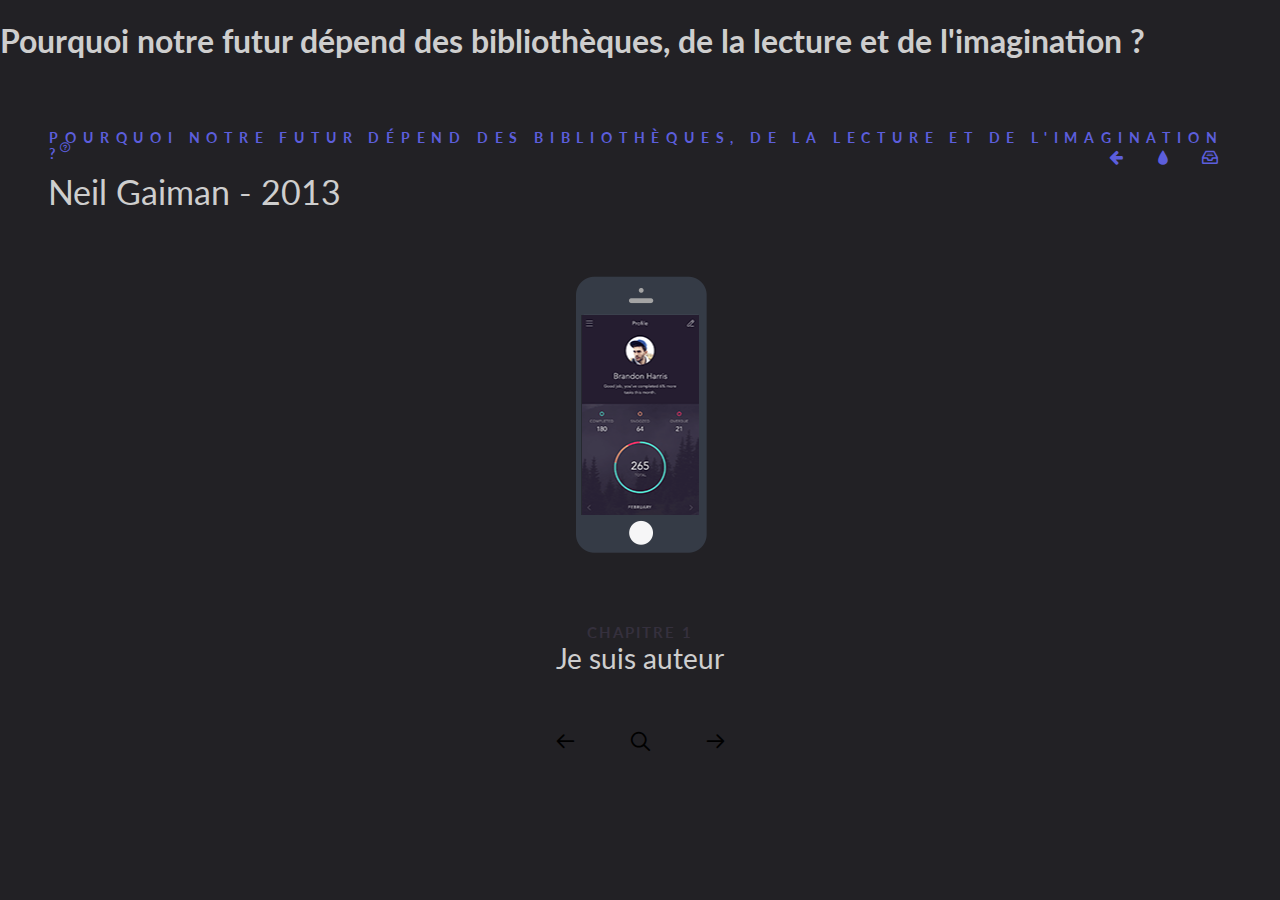
==== bibliothèque-projet.3/index.html @ 76c98886 "Correction de modif h1" ====
<!DOCTYPE html>
<html lang="en" class="no-js">
<head>
	<meta charset="UTF-8" />
	<meta http-equiv="X-UA-Compatible" content="IE=edge">
	<meta name="viewport" content="width=device-width, initial-scale=1.0">
	<title>READING AND OBLIGATION</title>
	<meta name="description" content="A simple content slider with depth-like zoom functionality" />
	<meta name="keywords" content="blueprint, template, slider, zoom, javascript, depth, 3d, css" />
	<meta name="author" content="Codrops" />
	<link rel="shortcut icon" href="favicon.ico">
	<!-- Feather Icons -->
	<link rel="stylesheet" type="text/css" href="fonts/feather/style.css">
	<!-- General demo styles & header -->
	<link rel="stylesheet" type="text/css" href="css/demo.css" />
	<!-- Component styles -->
	<link rel="stylesheet" type="text/css" href="css/component.css" />
	<script src="js/modernizr.custom.js"></script>
</head>
<body>
	<!-- Main container -->
	<div class="container">


		<h1>Pourquoi notre futur dépend des bibliothèques, de la lecture et de l'imagination ?</h1>
		<!-- Blueprint header -->
		<header class="bp-header cf">
			<span>Pourquoi notre futur dépend des bibliothèques, de la lecture et de l'imagination ? <span class="bp-icon bp-icon-about" data-content="The Blueprints are a collection of basic and minimal website concepts, components, plugins and layouts with minimal style for easy adaption and usage, or simply for inspiration."></span></span>
			<h1>Neil Gaiman - 2013</h1>
			<nav>
				<a href="http://www.neilgaiman.com/" class="bp-icon bp-icon-prev" data-info="NIEL GAIMAN"><span>NIEL GAIMAN</span></a>
				<!--a href="" class="bp-icon bp-icon-next" data-info="next Blueprint"><span>Next Blueprint</span></a-->
				<a href="https://www.youtube.com/watch?v=yNIUWv9_ZH0" class="bp-icon bp-icon-drop" data-info="VIDEO"><span>VIDEO</span></a>
				<a href="http://tympanus.net/codrops/category/blueprints/" class="bp-icon bp-icon-archive" data-info="TELECHARGER PDF"><span>TELECHARGER PDF</span></a>
			</nav>
		</header>
		<!-- Grid -->
		<section class="slider">
			<div class="slide slide--current" data-content="content-1">
				<div class="slide__mover">
					<div class="zoomer flex-center">
						<img class="zoomer__image" src="images/iphone.png" alt="iPhone" />
						<div class="preview">
							<img src="images/iphone-content-preview.png" alt="iPhone app preview" />
							<div class="zoomer__area zoomer__area--size-2"></div>
						</div>
					</div>
				</div>
				<h2 class="slide__title"><span>CHAPITRE 1</span> Je suis auteur</h2>
			</div>
			<div class="slide" data-content="content-2">
				<div class="slide__mover">
					<div class="zoomer flex-center">
						<img class="zoomer__image" src="images/ipad.png" alt="iPad Mini" />
						<div class="preview">
							<img src="images/ipad-content-preview.png" alt="iPad Mini app preview" />
							<div class="zoomer__area zoomer__area--size-4"></div>
						</div>
					</div>
				</div>
					<h2 class="slide__title"><span>CHAPITRE 2</span> Drogue d'appel</h2>
			</div>
			<div class="slide" data-content="content-3">
				<div class="slide__mover">
					<div class="zoomer flex-center">
						<img class="zoomer__image" src="images/ipad.png" alt="iPad Mini" />
						<div class="preview">
							<img src="images/ipad-content-preview.png" alt="iPad Mini app preview" />
							<div class="zoomer__area zoomer__area--size-4"></div>
						</div>
					</div>
				</div>
					<h2 class="slide__title"><span>CHAPITRE 3</span> Développement de l'empathie</h2>
			</div>
			<div class="slide" data-content="content-4">
				<div class="slide__mover">
					<div class="zoomer flex-center">
						<img class="zoomer__image" src="images/ipad.png" alt="iPad Mini" />
						<div class="preview">
							<img src="images/ipad-content-preview.png" alt="iPad Mini app preview" />
							<div class="zoomer__area zoomer__area--size-4"></div>
						</div>
					</div>
				</div>

				<h2 class="slide__title"><span>CHAPITRE 4</span> Fiction d'évasion</h2>
			</div>
			<div class="slide" data-content="content-5">
				<div class="slide__mover">
					<div class="zoomer flex-center">
						<img class="zoomer__image" src="images/macbook.png" alt="MacBook" />
						<div class="preview">
							<img src="images/macbook-content-preview.jpg" alt="MacBook app preview" />
							<div class="zoomer__area zoomer__area--size-3"></div>
						</div>
					</div>
				</div>
				<h2 class="slide__title"><span>CHAPITRE 5</span> Entrepôt d'informations</h2>
			</div>
			<div class="slide" data-content="content-6">
				<div class="slide__mover">
					<div class="zoomer flex-center">
						<img class="zoomer__image" src="images/imac.png" alt="iMac" />
						<div class="preview">
							<img src="images/imac-content-preview.jpg" alt="iMac app preview" />
							<div class="zoomer__area zoomer__area--size-5"></div>
						</div>
					</div>
				</div>
				<h2 class="slide__title"><span>CHAPITRE 6</span> Portes sur l'avenir.</h2>
			</div>
			<div class="slide" data-content="content-7">
				<div class="slide__mover">
					<div class="zoomer flex-center">
						<img class="zoomer__image" src="images/apple-watch.png" alt="Apple Watch" />
						<div class="preview rounded">
							<img src="images/apple-watch-content-preview.png" alt="Apple Watch app preview" />
							<div class="zoomer__area zoomer__area--size-1"></div>
						</div>
					</div>
				</div>
				<h2 class="slide__title"><span>CHAPITRE 7</span> Responsabilités</h2>
			</div>

			<nav class="slider__nav">
				<button class="button button--nav-prev"><i class="icon icon--arrow-left"></i><span class="text-hidden">Previous product</span></button>
				<button class="button button--zoom"><i class="icon icon--zoom"></i><span class="text-hidden">View details</span></button>
				<button class="button button--nav-next"><i class="icon icon--arrow-right"></i><span class="text-hidden">Next product</span></button>
			</nav>
		</section>
		<!-- /slider-->
		<section class="content">
			<div class="content__item" id="content-1">
				<img class="content__item-img rounded-right" src="images/jesuisauteur.png" alt="Apple Watch Content" />
				<div class="content__item-inner">
						<h2>JE SUIS UN AUTEUR</h2>
					<h3>Je gagne ma vie par mes mots</h3>
					<p>Il est important que les gens précisent dans quel
camp il se rangent et pourquoi, et s’ils pourraient être de parti pris. Une déclaration d’intérêts de la part des membres, en quelque sorte. Donc, je vais vous parler de lecture.
Je vais vous dire que les bibliothèques sont importantes. Je vais suggérer que lire de la fiction, lire pour le plaisir, est une des plus importantes activités à laquelle on puisse
 s’adonner. Je vais lancer un appel passionné pour que les gens comprennent ce que sont les bibliothèques et les bibliothécaires, et qu’il faut les préserver.</p>
<p>Je suis de parti pris, de façon évidente et gigantesque: je suis auteur, souvent auteur de fiction. J’écris pour les enfants et les adultes. Depuis une
trentaine d’années, je gagne ma vie par mes mots, en majorité en inventant des choses et en les écrivant. Il est évidemment de mon intérêt que les gens lisent, qu’ils lisent de la fiction, que bibliothèques
et bibliothécaires continuent à exister et aident à favoriser l’amour de la lecture et des lieux où la lecture peut se pratiquer.</p>
Donc, en tant qu’auteur, je suis partial.</p>
 Mais je suis beaucoup plus partial en tant que lecteur. Et plus encore en tant que citoyen
britannique.</p>
<p>Je suis venu ici ce soir donner une conférence sous les auspices de la Reading Agency: une organisation humanitaire qui a pour mission d’offrir à chacun les mêmes chances dans la vie en aidant les gens à devenir
des lecteurs assurés et enthousiastes. Une organisation qui soutient des programmes d’alphabétisation, des bibliothèques et des individus, et qui encourage ouvertement et effrontément l’action de lire. Parce
que, nous dit-elle, tout change, quand on lit.</p>
<p> Et c’est de ces changements, de cette action de lire que je suis venu vous parler ce soir. Je voudrais parler de ce que la lecture accomplit. Dire à quoi elle sert.</p>
J’ai assisté un jour à New York à une conférence
sur la construction de prisons privées – une énorme industrie en développement, en Amérique. Cette industrie des prisons a besoin de planifier sa croissance future: de combien de cellules va-t-elle avoir besoin? Combien de détenus y aura-t-il dans
quinze ans? Et ils ont découvert qu’on pouvait le prédire très facilement, en utilisant un algorithme assez simple, basé sur la recherche du pourcentage d’enfants de dix et onze ans qui ne savaient pas lire.
Et qui, à coup sûr, ne lisaient pas pour le plaisir.</p>
<p>Ce n’est pas un rapport absolu: on ne peut pas affirmer qu’une société instruite n’a aucune crimi -
nalité. Mais il y a de très réelles corrélations.</p>
<p> Et je crois que certaines de ces corrélations, les plus élémentaires, découlent d’un fait très simple. Les gens instruits lisent de la fiction.</p>
					<p><a href="https://www.youtube.com/watch?v=yNIUWv9_ZH0">VOIR LA VIDEO &xrarr;</a></p>
				</div>
			</div>
			<div class="content__item" id="content-2">
				<img class="content__item-img rounded-right" src="images/ipad-content.jpg" alt="iPad Mini Content" />
				<div class="content__item-inner">
					<h2>DROGUE D'APPEL</h2>
					<h3>Le monde bascule vers le Web</h3>
<<<<<<< Updated upstream
					<p>La fiction a deux rôles. D’abord, c’est une drogue d’appel vers la lecture. Le besoin de savoir ce quinse passe ensuite, de vouloir tourner la page, le
besoin de continuer, même si c’est dur, parce que quelqu’un a des problèmes et qu’il faut que vous sachiez comment tout cela va tourner…c’est une pulsion très forte. Et cela vous force
à apprendre des mots nouveaux, à formuler des pensées nouvelles, à persévérer. À découvrir que lire est en soi un plaisir. Une fois qu’on apprend ça, on
est en bonne voie pour tout lire. Et lire, c’est la clé. Le bruit a couru brièvement, il y a quelques années, que nous vivions dans un monde post-alphabétisé,
dans lequel la capacité à tirer un sens des mots écrits était en quelque sorte dépassée, mais cette époque est révolue; les mots sont plus importants
que jamais: nous naviguons dans le monde avec les mots et, au fur et à mesure que le monde bascule vers le Web, nous avons besoin de le suivre, de
communiquer et d’appréhender ce que nous lisons.Les gens qui ne peuvent pas se comprendre entre eux ne peuvent pas échanger d’idées, ne peuvent
pas communiquer, et les logiciels de traduction ont leurs limites. La façon la plus simple de s’assurer que nous élevons des enfants instruits est de leur apprendre à
lire et de leur montrer que la lecture est une activité agréable. Et cela signifie, à la base, trouver des livres qui leur plaisent, leur donner accès à ces livres et les
laisser les lire. Je ne crois pas qu’il existe de mauvais livre pour enfants. De temps en temps, la mode pousse des adultes à désiger une catégorie de livres pour
enfants, un genre, peut-être, ou un auteur, et à déclarer que ce sont de mauvais livres, des livres qu’il faudrait empêcher les enfants de lire. J’ai vu ça se produire mainte et mainte fois; on a déclaré
qu’Enid Blyton était un mauvais auteur, R. L. Stine et des dizaines d’autres. On a reproché aux bandes dessinées de propager l’illettrisme.
C’est du pipeau. C’est du snobisme et de la sottise. Il n’y a pas de mauvais auteurs pour enfants, des auteurs qui leurs plaisent, qu’ils veulent lire, qu’ils recherchent, parce que chaque enfant est
différent. Les enfants savent trouver les histoires qu’ils ont besoin de trouver. Et c’est eux-mêmes qu’ils amènent aux histoires. Une idée éculée et désuète n’est pas pour eux éculée et désuète. C’est
la première fois que l’enfant la rencontre. Ne découragez pas les enfants de lire parce que vous estimez qu’ils ne lisent pas ce qu’il faudrait. Une fiction qui vous déplaît sera la drogue d’appel vers
d’autres livres, que vous préfèrerez peut-être. Et tout le monde n’a pas les mêmes goûts que vous. Un adulte bien intentionné peu facilement détruire l’amour de la lecture chez un enfant:
empêchez-le de lire ce qui lui plaît, ou donnez-lui des livres valables mais ennuyeux qui vous plaisent à vous, les équivalents xxie siècle de la littérature « édifiante » victorienne. Vous vous retrouverez
avec une génération convaincue que lire n’est pas cool et, ce qui est pire, pas agréable. Nous avons besoin que nos enfants posent un pied sur l’échelle de la lecture: tout ce qu’ils
aimeront lire les fera progresser vers le haut, un échelon après l’autre, vers l’instruction. (Ne faites pas non plus comme l’auteur ici présent, lorsque sa fille de onze ans était fan
de R. L. Stine, c’est-à-dire aller lui chercher un exemplaire du Carrie de Stephen King, en lui expliquant que, si elle avait aimé ceux-là, elle allait adorer celui-ci! Pendant le reste de son adolescence,
Holly n’a plus jamais lu que de paisibles histoires de colons dans les prairies, et elle me foudroie encore du regard chaque fois qu’on mentionne le nom de Stephen King.) </p>
=======
					<p>La fiction a deux rôles. D’abord, c’est une drogue d’appel vers la lecture. Le besoin de savoir ce qui se passe ensuite, de vouloir tourner la page, le besoin de continuer, même si c’est dur, parce que quelqu’un a des problèmes et qu’il faut que vous sachiez comment tout cela va tourner...</p>
					<p>...c’est une pulsion très forte. Et cela vous force à apprendre des mots nouveaux, à formuler des pensées nouvelles, à persévérer. À découvrir que lire est en soi un plaisir. Une fois qu’on apprend ça, on est en bonne voie pour tout lire. Et lire, c’est la clé. Le bruit a couru brièvement, il y a quelques années, que nous vivions dans un monde post-alphabétisé, dans lequel la capacité à tirer un sens des mots écrits était en quelque sorte dépassée, mais cette époque est révolue; les mots sont plus importants que jamais : nous naviguons dans le monde avec les mots et, au fur et à mesure que le monde bascule vers le Web, nous avons besoin de le suivre, de communiquer et d’appréhender ce que nous lisons.</p>
<p>Les gens qui ne peuvent pas se comprendre entre eux ne peuvent pas échanger d’idées, ne peuvent pas communiquer, et les logiciels de traduction ont leurs limites.</p>
<p>La façon la plus simple de s’assurer que nous élevons des enfants instruits est de leur apprendre à lire et de leur montrer que la lecture est une activité agréable. Et cela signifie, à la base, trouver des livres qui leur plaisent, leur donner accès à ces livres et les laisser les lire.</p>
<p>Je ne crois pas qu’il existe de mauvais livre pour enfants. De temps en temps, la mode pousse des adultes à désiger une catégorie de livres pour enfants, un genre, peut-être, ou un auteur, et à déclarer que ce sont de mauvais livres, des livres qu’il faudrait empêcher les enfants de lire. J’ai vu ça se produire mainte et mainte fois; on a déclaré qu’Enid Blyton était un mauvais auteur, R. L. Stine et des dizaines d’autres. On a reproché aux bandes dessinées de propager l’illettrisme.</p>
<p>C’est du pipeau. C’est du snobisme et de la sottise.</p>
<p>Il n’y a pas de mauvais auteurs pour enfants, des auteurs qui leurs plaisent, qu’ils veulent lire, qu’ils recherchent, parce que chaque enfant est différent. Les enfants savent trouver les histoires qu’ils ont besoin de trouver. Et c’est eux-mêmes qu’ils amènent aux histoires. Une idée éculée et désuète n’est pas pour eux éculée et désuète. C’est
la première fois que l’enfant la rencontre. Ne découragez pas les enfants de lire parce que vous estimez qu’ils ne lisent pas ce qu’il faudrait. Une fiction qui vous déplaît sera la drogue d’appel vers d’autres livres, que vous préfèrerez peut-être. Et tout le monde n’a pas les mêmes goûts que vous.</p>
<p>Un adulte bien intentionné peu facilement détruire l’amour de la lecture chez un enfant: empêchez-le de lire ce qui lui plaît, ou donnez-lui des livres valables mais ennuyeux qui vous plaisent à vous, les équivalents xxie siècle de la littérature « édifiante » victorienne. Vous vous retrouverez avec une génération convaincue que lire n’est pas cool et, ce qui est pire, pas agréable.</p>
<p>Nous avons besoin que nos enfants posent un pied sur l’échelle de la lecture: tout ce qu’ils aimeront lire les fera progresser vers le haut, un échelon après l’autre, vers l’instruction.</p>
<p>(Ne faites pas non plus comme l’auteur ici présent, lorsque sa fille de onze ans était fan de R. L. Stine, c’est-à-dire aller lui chercher un exemplaire du Carrie de Stephen King, en lui expliquant que, si elle avait aimé ceux-là, elle allait adorer celui-ci ! Pendant le reste de son adolescence, Holly n’a plus jamais lu que de paisibles histoires de colons dans les prairies, et elle me foudroie encore du regard chaque fois qu’on mentionne le nom de Stephen King.)</p>

					</p>
>>>>>>> Stashed changes
					<p><a href="https://www.youtube.com/watch?v=yNIUWv9_ZH0">VOIR LA VIDEO &xrarr;</a></p>
				</div>
			</div>
			<div class="content__item" id="content-3">
				<img class="content__item-img rounded-right" src="images/macbook-content.jpg" alt="MacBook Content" />
				<div class="content__item-inner">
					<h2>DEVELOPPEMENT DE L’EMPATHIE</h2>
					<h3>Tous les gens autour de vous sont des moi</h3>
<<<<<<< Updated upstream
					<p>Deuxième rôle de la fiction, elle développe l’empathie. Quand vous regardez la télé ou un film, vous voyez des choses qui arrivent à d’autres gens. La fiction en prose est une construction que
vous bâtissez à partir de vingt-six lettres et d’une poignée de signes de ponctuation; vous et vous seul, en utilisant votre imagination, vous créez un monde, vous le peuplez et vous voyez par d’autres yeux. Vous avez l’occasion d’éprouver des choses,
de visiter des lieux et des mondes que vous ne connaîtriez jamais autrement. Vous apprenez que tous les gens autour de vous sont des moi, euxaussi. Vous êtes quelqu’un d’autre et, lorsque vous
regagnez votre propre monde, vous allez en être légèrement changé. L’empathie est un outil qui construit des groupes à partir de gens, afin de nous permettre de fonctionner comme plus que de simples individus préoccupés d’eux-mêmes.
En lisant, on découvre également quelque chose d’une importance vitale pour se faire un chemin dans le monde. Et c’est cela: rien n’oblige le monde à être tel qu’il est. les choses peuvent être différentes.Je me trouvais en Chine, en 2007, lors de la
première convention de Science-fiction et de Fantasy de l’histoire chinoise à être approuvée par le Parti. Et, à un moment, j’ai pris à part un officiel de haut rang, et je lui ai demandé: « Pourquoi? » La
SF faisait depuis longtemps l’objet d’une désapprobation. Qu’est-ce qui avait changé? « C’est simple », m’a-t-il répondu. Les Chinois excellaient à créer des choses si d’autres leur en apportaient les plans. Mais ils n’innovaient pas, ils n’inventaient pas. Ils n’imaginaient pas. Aussi
ont-ils envoyé une délégation aux usa, chez Apple, Microsoft, Google, et ils ont posé là-bas aux gens qui inventaient le futur des questions sur eux-mêmes. Et ils ont découvert que tous avaient lu de la science-fiction quand ils étaient enfants.
La fiction peut vous présenter un monde différent. Elle peut vous emmener où vous n’avez jamais été. Une fois que vous aurez visité d’autres mondes, comme les gens qui ont goûté aux fruits du pays des Fées, vous ne vous satisferez plus entièrement du monde dans lequel vous avez
grandi. Le mécontentement est une bonne chose: des gens mécontents peuvent modifier et améliorer leur monde, le laisser meilleur, le laisser différent. </p>
=======
					<p>￼Deuxième rôle de la fiction, elle développe l’empathie. Quand vous regardez la télé ou un film, vous voyez des choses qui arrivent à d’autres gens. La fiction en prose est une construction que vous bâtissez à partir de vingt-six lettres et d’une poignée de signes de ponctuation; vous et vous seul, en utilisant votre imagination, vous créez un monde, vous le peuplez et vous voyez par d’autres yeux. Vous avez l’occasion d’éprouver des choses, de visiter des lieux et des mondes que vous ne connaîtriez jamais autrement. Vous apprenez que tous les gens autour de vous sont des moi, eux aussi. Vous êtes quelqu’un d’autre et, lorsque vous regagnez votre propre monde, vous allez en être légèrement changé.</p>
					<p>L’empathie est un outil qui construit des groupes à partir de gens, afin de nous permettre de fonctionner comme plus que de simples individus préoccupés d’eux-mêmes.</p>
					<p>En lisant, on découvre également quelque chose d’une importance vitale pour se faire un chemin dans le monde. Et c’est cela :</p>
					<p>rien n’oblige le monde à être tel qu’il est. les choses peuvent être différentes.</p>
					<p>Je me trouvais en Chine, en 2007, lors de la première convention de Science-fiction et de Fantasy de l’histoire chinoise à être approuvée par le Parti. Et, à un moment, j’ai pris à part un officiel
de haut rang, et je lui ai demandé : « Pourquoi ? » La SF faisait depuis longtemps l’objet d’une désappro- bation. Qu’est-ce qui avait changé ?</p>
<p>« C’est simple », m’a-t-il répondu. Les Chinois excellaient à créer des choses si d’autres leur en apportaient les plans. Mais ils n’innovaient pas, ils n’inventaient pas. Ils n’imaginaient pas. Aussi ont-ils envoyé une délégation aux usa, chez Apple, Microsoft, Google, et ils ont posé là-bas aux gens qui inventaient le futur des questions sur eux-mêmes. Et ils ont découvert que tous avaient lu de la science-fiction quand ils étaient enfants.</p>
<p>La fiction peut vous présenter un monde différent. Elle peut vous emmener où vous n’avez jamais été. Une fois que vous aurez visité d’autres mondes, comme les gens qui ont goûté aux fruits du pays des Fées, vous ne vous satisferez plus entièrement du monde dans lequel vous avez grandi. Le mécontentement est une bonne chose: des gens mécontents peuvent modifier et améliorer leur monde, le laisser meilleur, le laisser différent.</p>

					 </p>
>>>>>>> Stashed changes
					<p><a href="https://www.youtube.com/watch?v=yNIUWv9_ZH0">VOIR LA VIDEO &xrarr;</a></p>
				</div>
			</div>
			<div class="content__item" id="content-4">
				<img class="content__item-img rounded-right" src="images/imac-content.jpg" alt="iMac Content" />
				<div class="content__item-inner">
					<h2>FICTION D’EVASION</h2>
					<h3>Ouvre une porte</h3>
					<p>Et tant que nous sommes sur ce sujet, j’aimerais dire quelques mots sur l’évasion. J’entends qu’on emploie ce terme comme s’il s’agissait d’une mauvaise chose. Comme si la fiction « d’évasion » était un opiacé bon marché auquel s’adonnent les
gens troublés, les idiots et les dupes, et que la seule fiction qui vaille la peine, pour les adultes ou les enfants, soit la fiction mimétique, qui reflète le pire du monde dans lequel se trouve le lecteur.
Si vous étiez prisonnier d’une situation impossible, en un lieu désagréable, avec des gens qui vous veulent du mal, et qu’on vous offre une évasion temporaire, pourquoi ne la saisiriez-vous pas? Et
voilà tout simplement ce qu’est la fiction d’évasion: une fiction qui ouvre une porte, montre qu’il fait soleil dehors, vous procure une destination où vous contrôlez les choses, où vous vous retrouvez avec
des gens avec lesquels vous voulez être (et ne vous y trompez pas, les livres sont des lieux réels); et, chose plus importante, durant votre évasion, les livres peuvent aussi vous apporter des connaissances
sur le monde et sur votre situation, vous fournir des armes, vous doter d’une armure: des choses bien réelles que vous pourrez rapporter dans votre prison. Des méthodes, du savoir et des outils que
vous pourrez employer à vous évader pour de bon. Comme nous l’a rappelé J. R. R. Tolkien, les seules personnes qui dénoncent l’évasion sont les geôliers.</p>
					<p><a href="https://www.youtube.com/watch?v=yNIUWv9_ZH0">VOIR LA VIDEO &xrarr;</a></p>
				</div>
			</div>
			<div class="content__item" id="content-5">
				<img class="content__item-img rounded-right" src="images/apple-watch-content.png" alt="Apple Watch Content" />
				<div class="content__item-inner">
					<h2>ENTREPÔT D’INFORMATION</h2>
					<h3>Ni plus ni moins</h3>
					<p>Une autre façon de détruire l’amour d’un enfant pour la lecture, bien entendu, est de vous assurer qu’aucun livre ne traîne autour de lui. Et de ne lui proposer aucun endroit où en lire. J’ai eu de la chance. J’ai disposé, en grandissant, d’une
excellente bibliothèque locale. J’avais le genre de parents que je pouvais persuader de me déposer à la bibliothèque quand ils partaient au travail, pendant les vacances d’été, et le genre de bibliothécaires qui
n’avaient aucune objection à ce qu’un petit garçon non accompagné revienne chaque matin dans la section enfants exploiter systématiquement le catalogue sur fiches, en quête de livres qui contenaient des fantômes, de la magie ou des fusées, en
quête de vampires, de détectives, de sorcières ou de merveilles. Et quand j’ai eu fini de lire la section enfants, j’ai attaqué les livres pour adultes. C’étaient de bons bibliothécaires. Ils aimaient les livres et aimaient qu’on en lise. Ils m’ont appris
à commander des livres à d’autres bibliothèques par prêt entre bibliothèques. Ils n’avaient aucun snobisme, quoi que je puisse lire. Ils semblaient simplement contents de voir un petit garçon aux yeux écarquillés qui adorait lire, et ils me parlaient
des livres que je lisais, me trouvaient d’autres livres d’une même série, m’aidaient. Ils me traitaient comme n’importe quel lecteur
– ni plus ni moins –, ce qui signifie qu’ils me traitaient avec respect. Je n’avais pas l’habitude d’être traité avec respect, quand j’avais huit ans. Mais les bibliothèques sont une affaire de
liberté. Liberté de lire, liberté d’idées, liberté de communication. C’est une affaire d’éducation (ce qui n’est pas un processus qui prend fin le jour où nous quittons l’école ou l’université), de distraction, de création d’espaces protégés et d’accès à l’information. Je m’inquiète de voir qu’ici, au xxie siècle, les gens ne comprennent pas la nature d’une
bibliothèque, et son rôle. Si vous ne voyez en une bibliothèque que des étagères de livres, elle peut vous paraître vieillie ou dépassée dans un monde où la plupart des livres, mais pas tous, existent sous
forme numérique. Mais ce serait passer fondamentalement à côté de son rôle. Je pense qu’il est lié à la nature de l’information. L’information a une valeur, et l’information correcte a une énorme valeur. Tout au long de l’histoire
humaine, nous avons vécu sous le règne de la pénurie d’information; il était toujours important de posséder l’information nécessaire et elle avait toujours de la valeur: à quel moment planter les semences, où trouver les choses, les cartes, les chroniques et les contes – tout cela valait bien un
repas et de la compagnie. L’information était une commodité précieuse, et ceux qui la possédaient ou savaient comment l’obtenir pouvaient faire payer ce service. Au cours de ces dernières années, nous sommes passés d’une économie pauvre en information à une autre, mue par une pléthore d’information.
Selon Eric Schmidt, de Google, la race humaine crée désormais autant d’information tous les deux jours que nous l’avions fait entre l’aube de la civilisation et 2003. Ça représente à peu près cinq
exaoctets de données par jour, pour ceux d’entre vous qui tiennent les comptes. Le défi ne revient plus à découvrir cette plante rare qui pousse dans un désert, mais à localiser une plante précise, qui
croît dans une jungle. Nous allons avoir besoin d’aide pour surfer sur ces informations et trouver ce dont nous avons véritablement besoin. Les bibliothèques sont des endroits où vont les gens pour trouver des informations. Les livres ne sont que le sommet de l’iceberg de données: ils sont là, et
les bibliothèques peuvent vous en procurer, de façon gratuite et légale. Il y a plus d’enfants que jamais qui empruntent des livres dans les bibliothèques – toutes sortes de livres: papier, numérique et audio. Mais les bibliothèques sont aussi, par exemple, des lieux où
les gens qui ne disposeraient pas d’un ordinateur, qui n’auraient pas de liaison internet, peuvent aller en ligne sans rien débourser: une énorme importance, alors que les moyens de trouver des emplois, de se porter candidat à des emplois ou à des aides, migrent en ligne de façon de plus en plus exclusive. Les
bibliothécaires peuvent aider ces gens à surfer dans ce monde-là. Je ne crois pas que tous les livres vont ou doivent migrer sur écran; comme me l’a fait un jour remarquer Douglas Adams, plus de vingt ans avant
l’apparition du Kindle, le livre physique est comparable au requin. Les requins sont anciens: il y avait des requins dans l’océan avant les dinosaures. Et la raison pour laquelle les requins existent encore, c’est qu’ils sont de meilleurs requins que n’importe
quoi d’autre. Les livres physiques sont solides, difficiles à détruire, ils résistent aux bains, fonctionnent à la lumière solaire et sont agréables en main: ils excellent à être des livres, et ils existeront toujours. Leur place est dans les bibliothèques, en même
temps que celles-ci sont déjà devenues des lieux où on peut accéder aux e-books, aux livres audio, aux dvd et aux contenus en ligne. Une bibliothèque est un entrepôt d’informations, et un lieu qui fournit à tous les citoyens une
égalité d’accès à ces informations. Y compris aux informations sur la santé. Et aux informations sur la santé mentale. C’est un espace communautaire. C’est un abri, un refuge face au monde. C’est un lieu où on trouve des bibliothécaires. À quoi
ressembleront les bibliothèques du futur, voilà ce que nous devrions dès à présent imaginer.  </p>
					<p><a href="https://www.youtube.com/watch?v=yNIUWv9_ZH0">VOIR LA VIDEO &xrarr;</a></p>
				</div>
			</div>
			<div class="content__item" id="content-6">
				<img class="content__item-img rounded-right" src="images/apple-watch-content.png" alt="Apple Watch Content" />
				<div class="content__item-inner">
					<h2>DES PORTES SUR L’AVENIR</h2>
					<h3>Mais des histoires plus anciennes que la plupart des pays</h3>
					<p>L’instruction est plus importante qu’elle ne l’a jamais été, en ce monde de textos et de mails, un monde d’information écrite. Nous avons besoin de savoir lire et écrire, nous avons besoin d’avoir des
citoyens du globe capables de lire sans inconfort, d’appréhender ce qu’ils lisent, d’en comprendre les nuances et de se faire comprendre en retour. Les bibliothèques sont en réalité des portes sur l’avenir. Aussi est-il regrettable que, partout dans
le monde, nous voyions des autorités locales saisir toutes les occasions de fermer les bibliothèques comme un moyen facile d’économiser de l’argent, sans s’apercevoir qu’ils volent l’avenir pour payer le
présent. Ils closent des portes qui devraient rester ouvertes. Selon une étude récente de l’Organisation de Coopération et de Développement Économique, l’Angleterre est « le seul pays où le groupe d’âge le plus élevé a plus de facilités tant en lecture qu’en
calcul que le groupe le plus jeune, une fois pris en compte d’autres facteurs tels que le sexe, les origines socio-économiques et le type d’emploi ». Ou, pour l’exprimer autrement, nos enfants etnos petits-enfants lisent et comptent moins bien que nous. Ils sont moins capables de naviguer
dans le monde, de le comprendre pour résoudre des problèmes. On peut plus facilement leur mentir et les tromper, ils seront moins capables de changer le monde dans lequel ils se retrouvent, moins employables. Tout cela à la fois. En tant que pays, l’Angleterre passera derrière d’autres nations
développées, faute d’une force de travail spécialisée. Les politiciens pourront blâmer le parti d’en face pour ces résultats, la vérité, c’est que nous devons
apprendre à nos enfants à lire et à aimer lire. Nous avons besoin de bibliothèques. Nous avons besoin de livres. Nous avons besoin de citoyens instruits. Je me fiche– je ne crois pas que ce soit
important – que ces livres soient sur papier ou numériques, qu’on lise sur un rouleau ou qu’on fasse défiler un écran. C’est le contenu qui compte. Un livre est aussi son contenu, et ça, c’est important.
Les livres sont notre façon de communiquer avec les morts. Notre façon d’apprendre des leçons de ceux qui ne sont plus avec nous, la façon dont l’humanité elle-même s’est édifiée, a progressé, a rendu le savoir graduellement plus
important, plutôt que d’en faire quelque chose qu’on doive sans cesse réapprendre. Il existe des histoires plus anciennes que la plupart des pays, des histoires qui ont depuis longtemps survécu
aux cultures et aux édifices où on les a racontées pour la première fois.  </p>
					<p><a href="https://www.youtube.com/watch?v=yNIUWv9_ZH0">VOIR LA VIDEO &xrarr;</a></p>
				</div>
			</div>
				<div class="content__item" id="content-7">
				<img class="content__item-img rounded-right" src="images/apple-watch-content.png" alt="Apple Watch Content" />
				<div class="content__item-inner">
					<h2>RESPONSABILITEES</h2>
					<h3>Nous avons besoin de livres</h3>
					<p>L’instruction est plus importante qu’elle ne l’a jamais été, en ce monde de textos et de mails, un monde d’information écrite. Nous avons besoin de savoir lire et écrire, nous avons besoin d’avoir des
citoyens du globe capables de lire sans inconfort, d’appréhender ce qu’ils lisent, d’en comprendre les nuances et de se faire comprendre en retour. Les bibliothèques sont en réalité des portes sur l’avenir. Aussi est-il regrettable que, partout dans
le monde, nous voyions des autorités locales saisir toutes les occasions de fermer les bibliothèques comme un moyen facile d’économiser de l’argent, sans s’apercevoir qu’ils volent l’avenir pour payer le
présent. Ils closent des portes qui devraient rester ouvertes. Selon une étude récente de l’Organisation de Coopération et de Développement Économique, l’Angleterre est « le seul pays où le groupe d’âge le plus élevé a plus de facilités tant en lecture qu’en
calcul que le groupe le plus jeune, une fois pris en compte d’autres facteurs tels que le sexe, les origines socio-économiques et le type d’emploi ». Ou, pour l’exprimer autrement, nos enfants et nos petits-enfants lisent et comptent moins bien que nous. Ils sont moins capables de naviguer
dans le monde, de le comprendre pour résoudre des problèmes. On peut plus facilement leur mentir et les tromper, ils seront moins capables de changer le monde dans lequel ils se retrouvent, moins employables. Tout cela à la fois. En tant que pays, l’Angleterre passera derrière d’autres nations
développées, faute d’une force de travail spécialisée. Les politiciens pourront blâmer le parti d’en face pour ces résultats, la vérité, c’est que nous devons
apprendre à nos enfants à lire et à aimer lire. Nous avons besoin de bibliothèques. Nous avons besoin de livres. Nous avons besoin de citoyens instruits. Je me fiche– je ne crois pas que ce soit
important – que ces livres soient sur papier ou numériques, qu’on lise sur un rouleau ou qu’on fasse défiler un écran. C’est le contenu qui compte. Un livre est aussi son contenu, et ça, c’est important.
Les livres sont notre façon de communiquer avec les morts. Notre façon d’apprendre des leçons de ceux qui ne sont plus avec nous, la façon dont l’humanité elle-même s’est édifiée, a progressé, a rendu le savoir graduellement plus
important, plutôt que d’en faire quelque chose qu’on doive sans cesse réapprendre. Il existe des histoires plus anciennes que la plupart des pays, des histoires qui ont depuis longtemps survécu
aux cultures et aux édifices où on les a racontées pour la première fois.  </p>
					<p><a href="https://www.youtube.com/watch?v=yNIUWv9_ZH0">VOIR LA VIDEO &xrarr;</a></p>
				</div>
			</div>
			<button class="button button--close"><i class="icon icon--circle-cross"></i><span class="text-hidden">Close content</span></button>
		</section>
	</div>
	<script src="js/classie.js"></script>
	<script src="js/dynamics.min.js"></script>
	<script src="js/main.js"></script>
</body>
</html>
---- bibliothèque-projet.3/fonts/feather/style.css ----
@font-face {
	font-family: 'feather';
	src:url('fonts/feather.eot?-ajbl0g');
	src:url('fonts/feather.eot?#iefix-ajbl0g') format('embedded-opentype'),
		url('fonts/feather.ttf?-ajbl0g') format('truetype'),
		url('fonts/feather.woff?-ajbl0g') format('woff'),
		url('fonts/feather.svg?-ajbl0g#feather') format('svg');
	font-weight: normal;
	font-style: normal;
}

.icon {
	font-family: 'feather';
	speak: none;
	font-style: normal;
	font-weight: normal;
	font-variant: normal;
	text-transform: none;
	line-height: 1;

	/* Better Font Rendering =========== */
	-webkit-font-smoothing: antialiased;
	-moz-osx-font-smoothing: grayscale;
}
.icon--zoom:before {
	content: "\e036";
}
.icon--circle-cross:before {
	content: "\e602";
}
.icon--arrow-right:before {
	content: "\e600";
}
.icon--arrow-left:before {
	content: "\e601";
}
---- bibliothèque-projet.3/css/demo.css ----
/* General Blueprint Style */
@import url(http://fonts.googleapis.com/css?family=Lato:400,700);
@font-face {
	font-family: 'bpicons';
	font-weight: normal;
	font-style: normal;
	src: url('../fonts/bpicons/bpicons.eot');
	src: url('../fonts/bpicons/bpicons.eot?#iefix') format('embedded-opentype'),
	url('../fonts/bpicons/bpicons.woff') format('woff'),
	url('../fonts/bpicons/bpicons.ttf') format('truetype'),
	url('../fonts/bpicons/bpicons.svg#bpicons') format('svg');
} /* Made with http://icomoon.io/ */

/* Resets */
*,
*:after,
*:before {
	box-sizing: border-box;
}

html {
	overflow-y: scroll;
}

body,
html {
	font-size: 100%;
	margin: 0;
	padding: 0;
	height: 100%;
}

/* Helper classes */
.cf:before,
.cf:after {
	content: ' ';
	display: table;
}

.cf:after {
	clear: both;
}

.hidden {
	position: absolute;
	opacity: 0;
	pointer-events: none;
}

/* Main styles */
body {
	font-family: "Avenir", 'Helvetica Neue', 'Lato', 'Segoe UI', Helvetica, Arial, sans-serif;
	color: #CECECE;
	background: #222125;
	-webkit-font-smoothing: antialiased;
	-moz-osx-font-smoothing: grayscale;
}

a {
	text-decoration: none;
	color: #5C5EDC;
	outline: none;
}

a:focus {
	color: #ddd;
}

a:hover {
	color: #fff;
}

/* Blueprint header */
.bp-header {
	margin: 0 auto;
	padding: 3em 3em 0;
	display: -webkit-flex;
	display: -ms-flexbox;
	display: flex;
	-webkit-flex-wrap: wrap;
	-ms-flex-wrap: wrap; 
	flex-wrap: wrap;
}

.bp-header h1 {
	font-size: 2.125em;
	font-weight: 400;
	line-height: 1.3;
	margin: 0 0 .6em 0;
}

.bp-header h1 > span {
	font-size: 50%;
	display: block;
	color: #4D4D5A;
} 

.bp-header > span {
	width: 100%;
	font-weight: 700;
	font-size: 0.85em;
	color: #5C5EDC;
	position: relative;
	z-index: 100;
	display: block;
	padding: 0 0 .6em .1em;
	letter-spacing: .5em;
	text-transform: uppercase;
}

.bp-header > span span:after {
	font-size: 50%;
	font-size: 75%;
	position: relative;
	top: -8px;
	left: -12px;
	width: 30px;
	height: 30px;
	cursor: help;
}

.bp-header > span span:hover:before {
	content: attr(data-content);
	font-size: 110%;
	font-weight: 700;
	line-height: 1.2;
	max-width: 500px;
	position: absolute;
	left: auto;
	margin-left: 4px;
	padding: .8em 1em;
	text-align: left;
	text-indent: 0;
	letter-spacing: 0;
	text-transform: none;
	color: #fff;
	background: #5C5EDC;
}

.bp-header nav {
	position: relative;
	z-index: 100;
	margin: -2em 0 0 auto;
}

.bp-header nav a {
	position: relative;
	display: inline-block;
	width: 2.5em;
	height: 2.5em;
	margin: 0 .1em;
	text-align: left;
	border-radius: 50%;
}

.bp-header nav a > span {
	display: none;
}

.bp-header nav a:hover:before {
	content: attr(data-info);
	color: #595A5F;
	font-weight: bold;
	font-size: 0.85em;
	position: absolute;
	top: 120%;
	right: 0;
	width: 600%;
	text-align: right;
	pointer-events: none;
}

.bp-header nav a:hover {
	background: #5C5EDC;
}

.bp-icon:after {
	font-family: 'bpicons';
	font-weight: normal;
	font-style: normal;
	font-variant: normal;
	text-align: center;
	text-transform: none;
	color: #5C5EDC;
	speak: none;
	-webkit-font-smoothing: antialiased;
}

.bp-header nav .bp-icon:after {
	line-height: 2.4;
	position: absolute;
	top: 0;
	left: 0;
	width: 100%;
	height: 100%;
	text-indent: 0;
}

.bp-header nav a:hover:after {
	color: #fff;
}

.bp-icon-next:after {
	content: '\e000';
}

.bp-icon-drop:after {
	content: '\e001';
}

.bp-icon-archive:after {
	content: '\e002';
}

.bp-icon-about:after {
	content: '\e003';
}

.bp-icon-prev:after {
	content: '\e004';
}

@media screen and (max-width: 40em) {
	.bp-header {
		text-align: center;
	}
	.bp-header > span {
		text-indent: 30px;
	}
	.bp-header > span span:hover:before {
		right: 0px;
	}
	.bp-header h1 {
		font-size: 1.8em;
		width: 100%;
	}
	.bp-header nav {
		margin: 0;
		width: 100%;
	}
}
---- bibliothèque-projet.3/css/component.css ----
/* Helper classes */
html,
body {
	overflow: hidden;
	height: 100%;
}

.container {
	position: relative;
	overflow: hidden;
	overflow-y: scroll;
	width: 100%;
	height: 100%;
	-webkit-overflow-scrolling: touch;
}

.noscroll .container {
	overflow-y: hidden;
}

.slider {
	position: relative;
	z-index: 200;
	width: 100%;
	margin: 0 auto;
	padding: 0 0 7em;
	text-align: center;
	-webkit-user-select: none;
	-moz-user-select: none;
	-ms-user-select: none;
	user-select: none;
	-webkit-touch-callout: none;
	-khtml-user-select: none;
}

.slide {
	position: absolute;
	top: 0;
	visibility: hidden;
	width: 100%;
	opacity: 0;
}

.slide--current {
	position: relative;
	z-index: 100;
	visibility: visible;
	opacity: 1;
}

.slide__mover {
	position: relative;
	z-index: 100;
}

.slide__title {
	font-size: 1.75em;
	font-weight: normal;
	margin: 0 auto;
	padding: 1em 0 0 0;
}

.slide__title span {
	font-size: 55%;
	font-weight: bold;
	display: block;
	letter-spacing: 2px;
	text-transform: uppercase;
	color: #35303d;
}

.slider__nav {
	position: absolute;
	bottom: 2em;
	width: 100%;
	text-align: center;
}

.button {
	font-size: 1.31em;
	position: relative;
	display: inline-block;
	overflow: hidden;
	margin: 0 25px;
	padding: 0;
	cursor: pointer;
	color: #000000;
	border: none;
	background: none;
}

.button:focus {
	outline: none;
}

.button:hover {
	color: #fff;
}

.text-hidden {
	position: absolute;
	top: 200%;
}

.button--close {
	font-size: 1.55em;
	position: absolute;
	top: 30px;
	right: 30px;
	margin: 0;
	opacity: 0;
	color: #50505a;
	-webkit-transition: opacity 0.3s;
	transition: opacity 0.3s;
}

.content--open .button--close {
	opacity: 1;
}

/* Zoomer */
.zoomer {
	position: relative;
	height: 360px; /* this is needed for IE10 so that vertical flexbox centering works */
}

.flex-center {
	display: -webkit-flex;
	display: -ms-flexbox;
	display: flex;
	-webkit-align-items: center;
	-ms-flex-align: center;
	align-items: center;
	-webkit-justify-content: center;
	-ms-flex-pack: center;
	justify-content: center;
}

.zoomer__image {
	display: block;
	margin: 0;
	-webkit-flex: none;
	-ms-flex: none;
	flex: none;
}

.zoomer__area,
.preview {
	position: absolute;
	top: 50%;
	left: 50%;
	-webkit-transform: translate3d(-50%,-50%,0);
	transform: translate3d(-50%,-50%,0);
}

.zoomer__area:focus {
	outline: none;
}

.zoomer__area--size-1 {
	/* Apple Watch */
	width: 96px;
	height: 118px;
}

.zoomer__area--size-2 {
	/* iPhone */
	width: 112px;
	height: 198px;
}

.zoomer__area--size-3 {
	/* MacBook */
	width: 315px;
	height: 200px;
}

.zoomer__area--size-4 {
	/* iPad */
	width: 150px;
	height: 200px;
}

.zoomer__area--size-5 {
	/* iMac */
	width: 315px;
	height: 189px;
}

.preview {
	overflow: hidden;
	background: #18191b;
}

.preview img {
	display: block;
	border-radius: inherit;
	-webkit-transform: translate3d(0,0,0);
	transform: translate3d(0,0,0);
}

.zoomer--active .preview img {
	-webkit-transform: translate3d(100%,0,0);
	transform: translate3d(100%,0,0);
}

.rounded {
	border-radius: 15px;
}

.rounded-right {
	border-radius: 0 15px 15px 0;
}

.preview__content {
	position: absolute;
	top: 0;
	left: 100%;
	width: 100%;
	height: 100%;
	border-radius: inherit;
}
/* Content */
.content {
	position: fixed;
	z-index: 1000;
	top: 0;
	left: -100%;
	overflow: hidden;
	overflow-y: scroll;
	width: 100%;
	height: 100vh;
	background: #18191b;
	-webkit-overflow-scrolling: touch;
}

.content--open {
	left: 0;
}

.content__item {
	position: absolute;
	top: 0;
	display: -webkit-flex;
	display: -ms-flexbox;
	display: flex;
	overflow: hidden;
	height: 0;
	min-height: 100%;
	margin: 0 auto;
	padding: 2em 0;
	pointer-events: none;
	opacity: 0;
	color: #fff;
	-webkit-align-items: center;
	-ms-flex-align: center;
	align-items: center;
}

.content__item--current {
	pointer-events: auto;
	opacity: 1;
}

.content__item--reset {
	height: auto;
}

.content h2 {
	font-size: 3.5em;
	font-weight: normal;
	margin: 0;
}

.content h3 {
	font-size: 1.95em;
	font-weight: normal;
	margin: 0.25em 0 0.5em;
	color: #685884;
}

.content p {
	font-size: 1.25em;
	line-height: 1.5;
}

.content__item-img {
	display: block;
	max-width: 40vw;
	max-height: 80vh;
	-webkit-transform: translate3d(-120%,0,0);
	transform: translate3d(-120%,0,0);
	-webkit-flex: none;
	-ms-flex: none;
	flex: none;
}

.content__item--current .content__item-img {
	-webkit-transform: translate3d(-10px,0,0);
	transform: translate3d(-10px,0,0);
}

.content__item-inner {
	padding: 0 10vw 0;
	opacity: 0;
	-webkit-transform: translate3d(0,50px,0);
	transform: translate3d(0,50px,0);
}

.content__item--current .content__item-inner {
	opacity: 1;
	-webkit-transform: translate3d(0,0,0);
	transform: translate3d(0,0,0);
}


/**************************/
/* All synced transitions */
/**************************/

.zoomer {
	-webkit-transition: -webkit-transform 0.5s;
	transition: transform 0.5s;
	-webkit-transition-timing-function: cubic-bezier(0.7,0,0.3,1);
	transition-timing-function: cubic-bezier(0.7,0,0.3,1);
}

.zoomer.zoomer--notrans {
	-webkit-transition: none;
	transition: none;
}

.zoomer__image {
	-webkit-transition: opacity 0.3s 0.3s;
	transition: opacity 0.3s 0.3s;
}

.zoomer--active .zoomer__image {
	opacity: 0;
	-webkit-transition-delay: 0s;
	transition-delay: 0s;
}

.preview img {
	-webkit-transition: -webkit-transform 0.6s 0.3s;
	transition: transform 0.6s 0.3s;
	-webkit-transition-timing-function: cubic-bezier(0.2,1,0.3,1);
	transition-timing-function: cubic-bezier(0.2,1,0.3,1);
}

.zoomer--active .preview img {
	-webkit-transition: -webkit-transform 0.3s;
	transition: transform 0.3s;
}

.content {
	-webkit-transition: left 0s;
	transition: left 0s;
}

.content__item {
	-webkit-transition: opacity 0s;
	transition: opacity 0s;
}

.content,
.content__item {
	/* delay for content to disappear and zoomer to start transitioning back to 0 */
	-webkit-transition-delay: 0.3s;
	transition-delay: 0.3s;
}

.content--open,
.content__item--current {
	-webkit-transition: none;
	transition: none;
}

.content__item-img {
	-webkit-transition: -webkit-transform 0.4s;
	transition: transform 0.4s;
	-webkit-transition-timing-function: cubic-bezier(0.7,1,0.8,1);
	transition-timing-function: cubic-bezier(0.7,1,0.8,1);
}

.content__item--current .content__item-img {
	-webkit-transition-timing-function: cubic-bezier(0.2,1,0.3,1);
	transition-timing-function: cubic-bezier(0.2,1,0.3,1);
	-webkit-transition-duration: 1s;
	transition-duration: 1s;
}

.content__item-inner {
	-webkit-transition: -webkit-transform 0.6s, opacity 0.3s;
	transition: transform 0.6s, opacity 0.3s;
	-webkit-transition-timing-function: cubic-bezier(0.7,1,0.8,1), ease;
	transition-timing-function: cubic-bezier(0.7,1,0.8,1), ease;
}

.content__item--current .content__item-inner {
	-webkit-transition-timing-function: cubic-bezier(0.2,1,0.3,1), ease;
	transition-timing-function: cubic-bezier(0.2,1,0.3,1), ease;
	-webkit-transition-duration: 1.7s;
	transition-duration: 1.7s;
}

/* Media Queries */
@media screen and (max-width: 50em) {
	.content__item {
		display: block;
	}
	.content__item-img {
		max-width: calc(100% - 80px);
		max-height: 70vh;
	}
	.content h2 {
		font-size: 3em;
	}
	.content__item-inner {
		font-size: 82%;
		padding: 4em 3em 2em;
	}
}
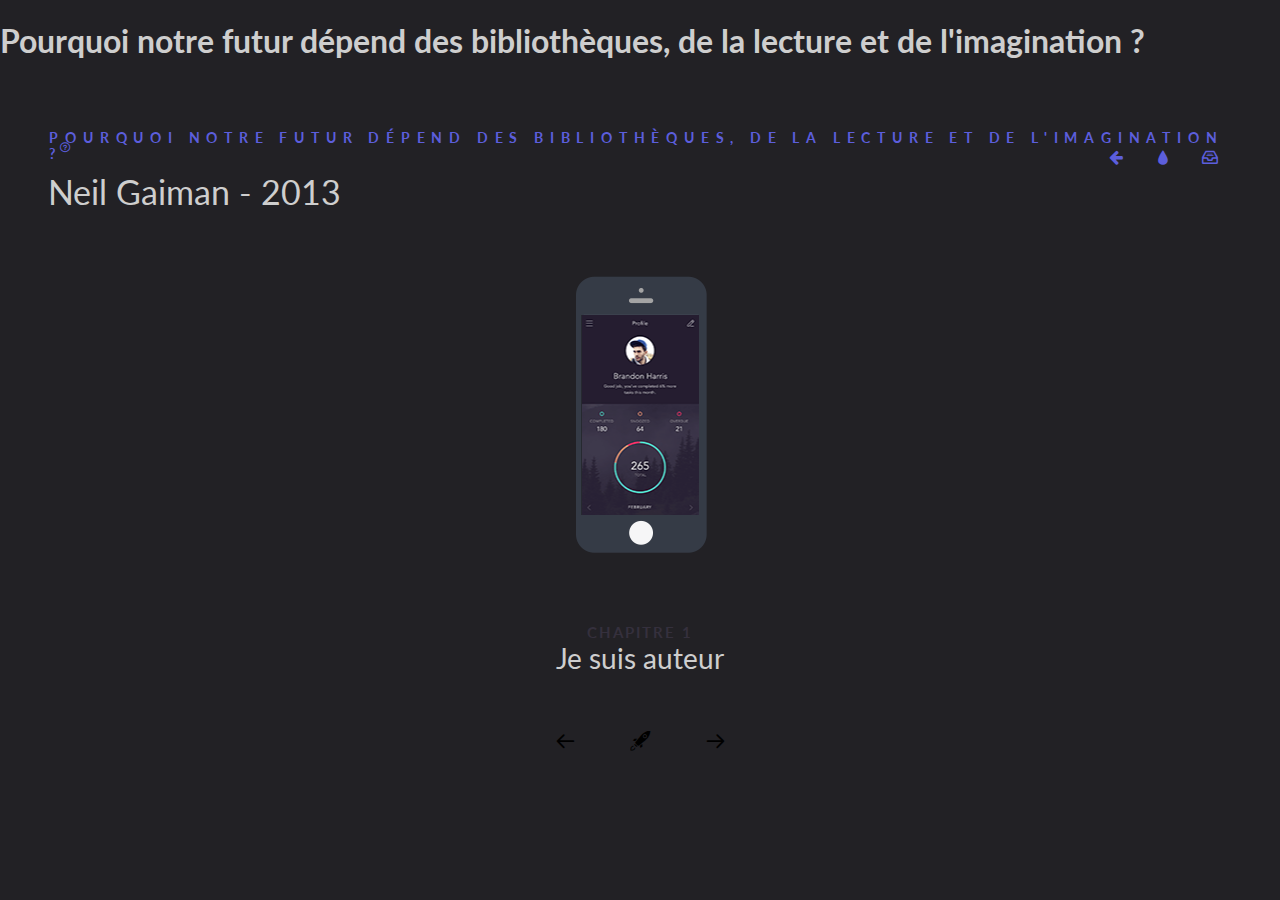
==== commit b457f070: "icomoon" ====
--- a/bibliothèque-projet.3/index.html
+++ b/bibliothèque-projet.3/index.html
@@ -11,6 +11,7 @@
 	<link rel="shortcut icon" href="favicon.ico">
 	<!-- Feather Icons -->
 	<link rel="stylesheet" type="text/css" href="fonts/feather/style.css">
+	<link rel="stylesheet" type="text/css" href="fonts/icomoon12246/style.css">
 	<!-- General demo styles & header -->
 	<link rel="stylesheet" type="text/css" href="css/demo.css" />
 	<!-- Component styles -->
@@ -124,7 +125,7 @@
 
 			<nav class="slider__nav">
 				<button class="button button--nav-prev"><i class="icon icon--arrow-left"></i><span class="text-hidden">Previous product</span></button>
-				<button class="button button--zoom"><i class="icon icon--zoom"></i><span class="text-hidden">View details</span></button>
+				<button class="button button--zoom"><i class="icon iconmoon-fiction"></i><span class="text-hidden">View details</span></button>
 				<button class="button button--nav-next"><i class="icon icon--arrow-right"></i><span class="text-hidden">Next product</span></button>
 			</nav>
 		</section>
--- a/bibliothèque-projet.3/fonts/icomoon12246/style.css
+++ b/bibliothèque-projet.3/fonts/icomoon12246/style.css
@@ -0,0 +1,59 @@
+@font-face {
+	font-family: 'icomoon';
+	src:url('fonts/icomoon.eot?38wcyf');
+	src:url('fonts/icomoon.eot?38wcyf#iefix') format('embedded-opentype'),
+		url('fonts/icomoon.ttf?38wcyf') format('truetype'),
+		url('fonts/icomoon.woff?38wcyf') format('woff'),
+		url('fonts/icomoon.svg?38wcyf#icomoon') format('svg');
+	font-weight: normal;
+	font-style: normal;
+}
+
+[class^="iconmoon-"], [class*=" iconmoon-"] {
+    /* use !important to prevent issues with browser extensions that change fonts */
+	font-family: 'icomoon' !important;
+	speak: none;
+	font-style: normal;
+	font-weight: normal;
+	font-variant: normal;
+	text-transform: none;
+	line-height: 1;
+
+	/* Better Font Rendering =========== */
+	-webkit-font-smoothing: antialiased;
+	-moz-osx-font-smoothing: grayscale;
+}
+
+.iconmoon-fiction:before {
+	content: "\e900";
+}
+.iconmoon-quill:before {
+	content: "\e902";
+}
+.iconmoon-eyedropper:before {
+	content: "\e903";
+}
+.iconmoon-play:before {
+	content: "\e909";
+}
+.iconmoon-tv:before {
+	content: "\e904";
+}
+.iconmoon-floppy-disk:before {
+	content: "\e905";
+}
+.iconmoon-user-tie:before {
+	content: "\e906";
+}
+.iconmoon-rocket:before {
+	content: "\e907";
+}
+.iconmoon-sphere:before {
+	content: "\e908";
+}
+.iconmoon-man:before {
+	content: "\e90a";
+}
+.iconmoon-share2:before {
+	content: "\e901";
+}
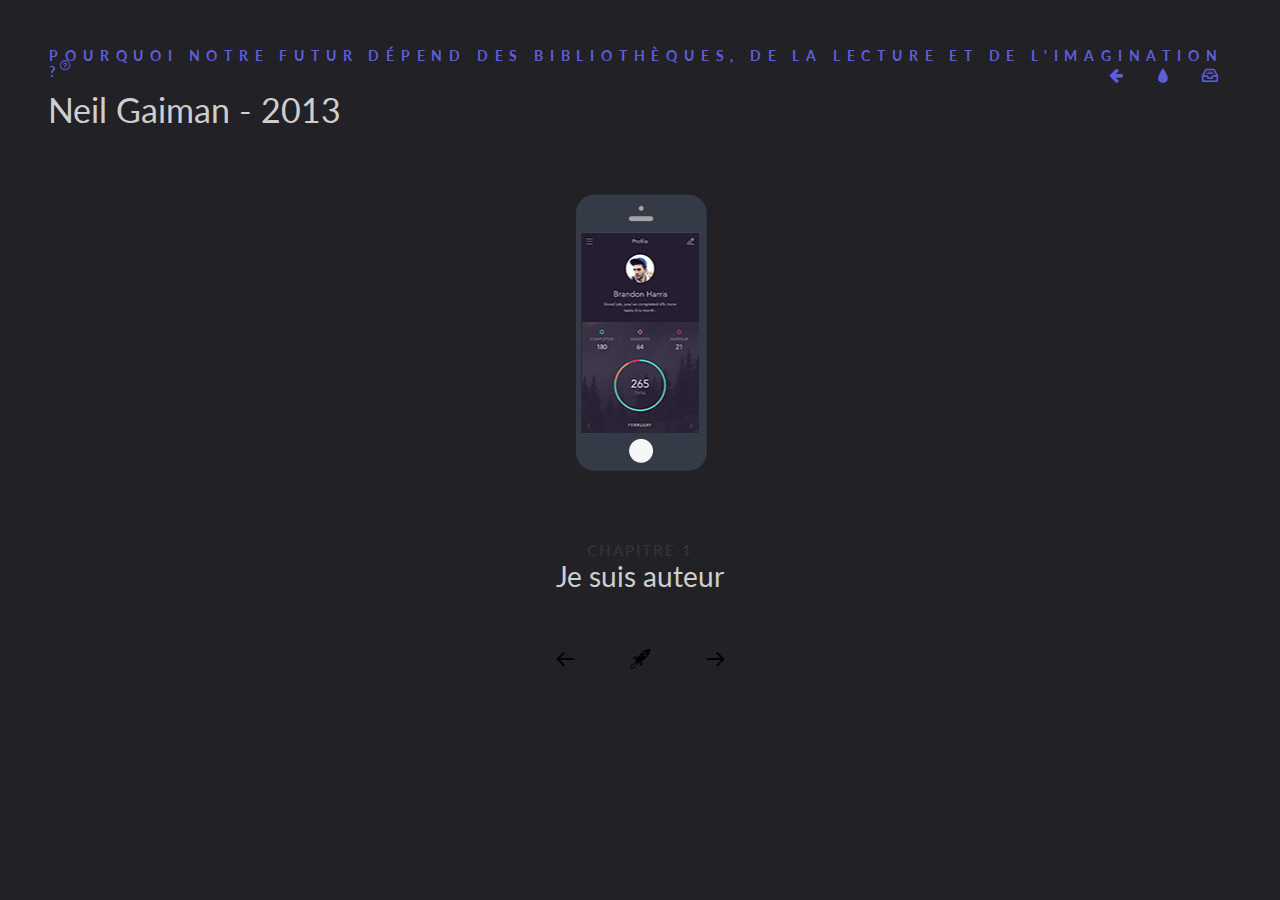
==== commit 86c9429c: "titre" ====
--- a/bibliothèque-projet.3/index.html
+++ b/bibliothèque-projet.3/index.html
@@ -23,7 +23,7 @@
 	<div class="container">
 
 
-		<h1>Pourquoi notre futur dépend des bibliothèques, de la lecture et de l'imagination ?</h1>
+
 		<!-- Blueprint header -->
 		<header class="bp-header cf">
 			<span>Pourquoi notre futur dépend des bibliothèques, de la lecture et de l'imagination ? <span class="bp-icon bp-icon-about" data-content="The Blueprints are a collection of basic and minimal website concepts, components, plugins and layouts with minimal style for easy adaption and usage, or simply for inspiration."></span></span>
@@ -132,7 +132,7 @@
 		<!-- /slider-->
 		<section class="content">
 			<div class="content__item" id="content-1">
-				<img class="content__item-img rounded-right" src="images/jesuisauteur.png" alt="Apple Watch Content" />
+				<img class="content__item-img rounded-right" src="images/iphone-content.png" alt="Apple Watch Content" />
 				<div class="content__item-inner">
 						<h2>JE SUIS UN AUTEUR</h2>
 					<h3>Je gagne ma vie par mes mots</h3>
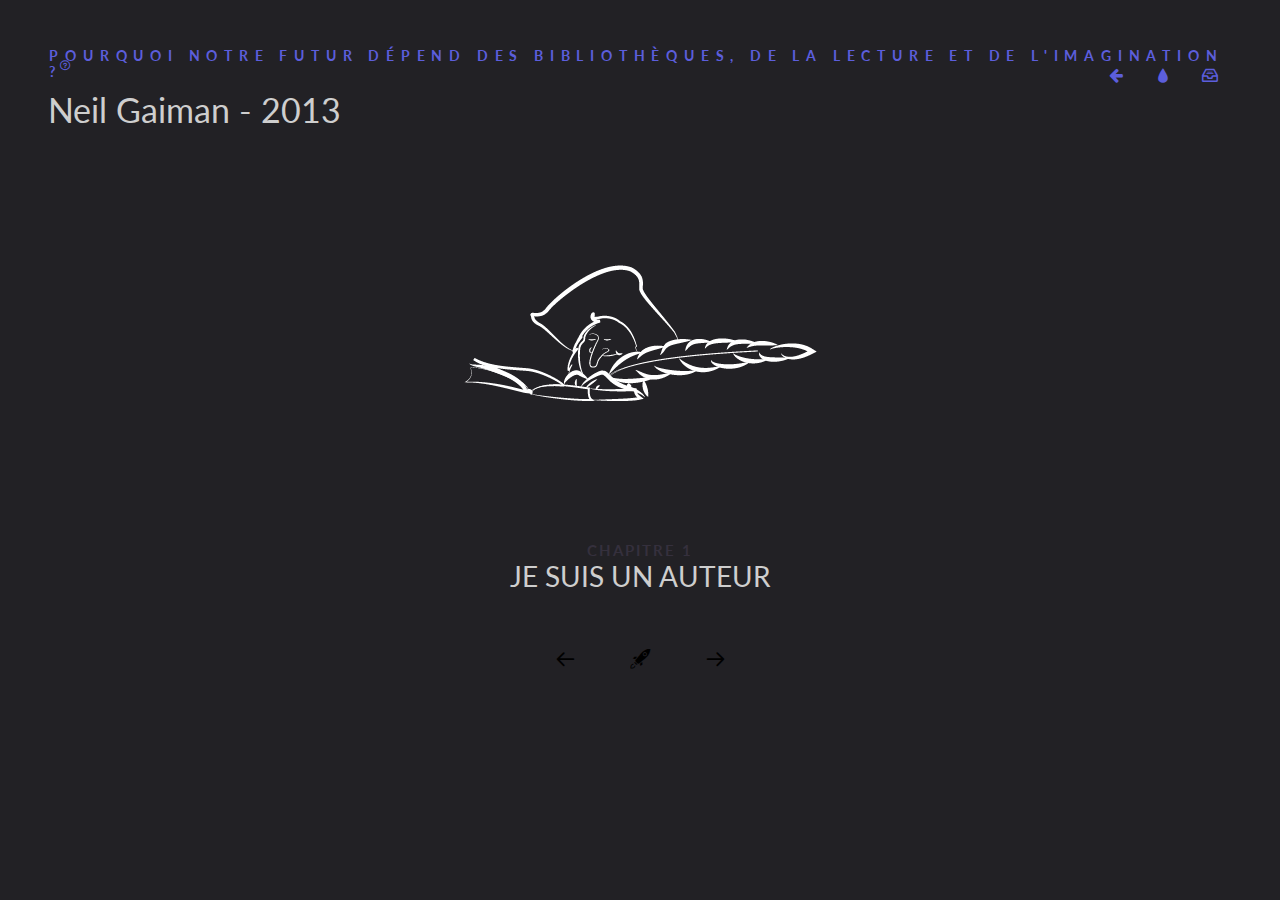
==== commit b3d6a530: "illu" ====
--- a/bibliothèque-projet.3/index.html
+++ b/bibliothèque-projet.3/index.html
@@ -40,87 +40,79 @@
 			<div class="slide slide--current" data-content="content-1">
 				<div class="slide__mover">
 					<div class="zoomer flex-center">
-						<img class="zoomer__image" src="images/iphone.png" alt="iPhone" />
-						<div class="preview">
-							<img src="images/iphone-content-preview.png" alt="iPhone app preview" />
+							<img class="zoomer__image" src="images/jesuisunauteur-preview.png" alt="iPhone" />
+						<div class="preview">
 							<div class="zoomer__area zoomer__area--size-2"></div>
-						</div>
-					</div>
-				</div>
-				<h2 class="slide__title"><span>CHAPITRE 1</span> Je suis auteur</h2>
+						</div> 
+					</div>
+				</div>
+				<h2 class="slide__title"><span>CHAPITRE 1</span>JE SUIS UN AUTEUR</h2>
 			</div>
 			<div class="slide" data-content="content-2">
 				<div class="slide__mover">
 					<div class="zoomer flex-center">
-						<img class="zoomer__image" src="images/ipad.png" alt="iPad Mini" />
-						<div class="preview">
-							<img src="images/ipad-content-preview.png" alt="iPad Mini app preview" />
+						<img class="zoomer__image" src="images/drogue.png" alt="iPad Mini" />
+						<div class="preview">
 							<div class="zoomer__area zoomer__area--size-4"></div>
 						</div>
 					</div>
 				</div>
-					<h2 class="slide__title"><span>CHAPITRE 2</span> Drogue d'appel</h2>
+					<h2 class="slide__title"><span>CHAPITRE 2</span>DROGUE D'APPEL</h2>
 			</div>
 			<div class="slide" data-content="content-3">
 				<div class="slide__mover">
 					<div class="zoomer flex-center">
-						<img class="zoomer__image" src="images/ipad.png" alt="iPad Mini" />
-						<div class="preview">
-							<img src="images/ipad-content-preview.png" alt="iPad Mini app preview" />
+						<img class="zoomer__image" src="images/empathie.png" alt="iPad Mini" />
+						<div class="preview">
 							<div class="zoomer__area zoomer__area--size-4"></div>
 						</div>
 					</div>
 				</div>
-					<h2 class="slide__title"><span>CHAPITRE 3</span> Développement de l'empathie</h2>
+					<h2 class="slide__title"><span>CHAPITRE 3</span>DEVELOPPEMENT DE L’EMPATHIE</h2>
 			</div>
 			<div class="slide" data-content="content-4">
 				<div class="slide__mover">
 					<div class="zoomer flex-center">
-						<img class="zoomer__image" src="images/ipad.png" alt="iPad Mini" />
-						<div class="preview">
-							<img src="images/ipad-content-preview.png" alt="iPad Mini app preview" />
-							<div class="zoomer__area zoomer__area--size-4"></div>
-						</div>
-					</div>
-				</div>
-
-				<h2 class="slide__title"><span>CHAPITRE 4</span> Fiction d'évasion</h2>
+						<img class="zoomer__image" src="images/fictiondevasion.png" alt="iPad Mini" />
+						<div class="preview">
+						</div>
+					</div>
+				</div>
+
+				<h2 class="slide__title"><span>CHAPITRE 4</span>FICTION D’EVASION</h2>
 			</div>
 			<div class="slide" data-content="content-5">
 				<div class="slide__mover">
 					<div class="zoomer flex-center">
-						<img class="zoomer__image" src="images/macbook.png" alt="MacBook" />
-						<div class="preview">
-							<img src="images/macbook-content-preview.jpg" alt="MacBook app preview" />
+						<img class="zoomer__image" src="images/entrepot.png" alt="MacBook" />
+						<div class="preview">
 							<div class="zoomer__area zoomer__area--size-3"></div>
 						</div>
 					</div>
 				</div>
-				<h2 class="slide__title"><span>CHAPITRE 5</span> Entrepôt d'informations</h2>
+				<h2 class="slide__title"><span>CHAPITRE 5</span>ENTREPÔT D’INFORMATION</h2>
 			</div>
 			<div class="slide" data-content="content-6">
 				<div class="slide__mover">
 					<div class="zoomer flex-center">
-						<img class="zoomer__image" src="images/imac.png" alt="iMac" />
-						<div class="preview">
-							<img src="images/imac-content-preview.jpg" alt="iMac app preview" />
+						<img class="zoomer__image" src="images/avenir.png" alt="iMac" />
+						<div class="preview">
 							<div class="zoomer__area zoomer__area--size-5"></div>
 						</div>
 					</div>
 				</div>
-				<h2 class="slide__title"><span>CHAPITRE 6</span> Portes sur l'avenir.</h2>
+				<h2 class="slide__title"><span>CHAPITRE 6</span>DES PORTES SUR L’AVENIR</h2>
 			</div>
 			<div class="slide" data-content="content-7">
 				<div class="slide__mover">
 					<div class="zoomer flex-center">
-						<img class="zoomer__image" src="images/apple-watch.png" alt="Apple Watch" />
+						<img class="zoomer__image" src="images/responsabilite.png" alt="Apple Watch" />
 						<div class="preview rounded">
-							<img src="images/apple-watch-content-preview.png" alt="Apple Watch app preview" />
 							<div class="zoomer__area zoomer__area--size-1"></div>
 						</div>
 					</div>
 				</div>
-				<h2 class="slide__title"><span>CHAPITRE 7</span> Responsabilités</h2>
+				<h2 class="slide__title"><span>CHAPITRE 7</span>RESPONSABILITEES</h2>
 			</div>
 
 			<nav class="slider__nav">
@@ -132,7 +124,6 @@
 		<!-- /slider-->
 		<section class="content">
 			<div class="content__item" id="content-1">
-				<img class="content__item-img rounded-right" src="images/iphone-content.png" alt="Apple Watch Content" />
 				<div class="content__item-inner">
 						<h2>JE SUIS UN AUTEUR</h2>
 					<h3>Je gagne ma vie par mes mots</h3>
@@ -161,11 +152,9 @@
 				</div>
 			</div>
 			<div class="content__item" id="content-2">
-				<img class="content__item-img rounded-right" src="images/ipad-content.jpg" alt="iPad Mini Content" />
-				<div class="content__item-inner">
+			<div class="content__item-inner">
 					<h2>DROGUE D'APPEL</h2>
 					<h3>Le monde bascule vers le Web</h3>
-<<<<<<< Updated upstream
 					<p>La fiction a deux rôles. D’abord, c’est une drogue d’appel vers la lecture. Le besoin de savoir ce quinse passe ensuite, de vouloir tourner la page, le
 besoin de continuer, même si c’est dur, parce que quelqu’un a des problèmes et qu’il faut que vous sachiez comment tout cela va tourner…c’est une pulsion très forte. Et cela vous force
 à apprendre des mots nouveaux, à formuler des pensées nouvelles, à persévérer. À découvrir que lire est en soi un plaisir. Une fois qu’on apprend ça, on
@@ -187,7 +176,6 @@
 aimeront lire les fera progresser vers le haut, un échelon après l’autre, vers l’instruction. (Ne faites pas non plus comme l’auteur ici présent, lorsque sa fille de onze ans était fan
 de R. L. Stine, c’est-à-dire aller lui chercher un exemplaire du Carrie de Stephen King, en lui expliquant que, si elle avait aimé ceux-là, elle allait adorer celui-ci! Pendant le reste de son adolescence,
 Holly n’a plus jamais lu que de paisibles histoires de colons dans les prairies, et elle me foudroie encore du regard chaque fois qu’on mentionne le nom de Stephen King.) </p>
-=======
 					<p>La fiction a deux rôles. D’abord, c’est une drogue d’appel vers la lecture. Le besoin de savoir ce qui se passe ensuite, de vouloir tourner la page, le besoin de continuer, même si c’est dur, parce que quelqu’un a des problèmes et qu’il faut que vous sachiez comment tout cela va tourner...</p>
 					<p>...c’est une pulsion très forte. Et cela vous force à apprendre des mots nouveaux, à formuler des pensées nouvelles, à persévérer. À découvrir que lire est en soi un plaisir. Une fois qu’on apprend ça, on est en bonne voie pour tout lire. Et lire, c’est la clé. Le bruit a couru brièvement, il y a quelques années, que nous vivions dans un monde post-alphabétisé, dans lequel la capacité à tirer un sens des mots écrits était en quelque sorte dépassée, mais cette époque est révolue; les mots sont plus importants que jamais : nous naviguons dans le monde avec les mots et, au fur et à mesure que le monde bascule vers le Web, nous avons besoin de le suivre, de communiquer et d’appréhender ce que nous lisons.</p>
 <p>Les gens qui ne peuvent pas se comprendre entre eux ne peuvent pas échanger d’idées, ne peuvent pas communiquer, et les logiciels de traduction ont leurs limites.</p>
@@ -201,16 +189,13 @@
 <p>(Ne faites pas non plus comme l’auteur ici présent, lorsque sa fille de onze ans était fan de R. L. Stine, c’est-à-dire aller lui chercher un exemplaire du Carrie de Stephen King, en lui expliquant que, si elle avait aimé ceux-là, elle allait adorer celui-ci ! Pendant le reste de son adolescence, Holly n’a plus jamais lu que de paisibles histoires de colons dans les prairies, et elle me foudroie encore du regard chaque fois qu’on mentionne le nom de Stephen King.)</p>
 
 					</p>
->>>>>>> Stashed changes
 					<p><a href="https://www.youtube.com/watch?v=yNIUWv9_ZH0">VOIR LA VIDEO &xrarr;</a></p>
 				</div>
 			</div>
 			<div class="content__item" id="content-3">
-				<img class="content__item-img rounded-right" src="images/macbook-content.jpg" alt="MacBook Content" />
-				<div class="content__item-inner">
+			<div class="content__item-inner">
 					<h2>DEVELOPPEMENT DE L’EMPATHIE</h2>
 					<h3>Tous les gens autour de vous sont des moi</h3>
-<<<<<<< Updated upstream
 					<p>Deuxième rôle de la fiction, elle développe l’empathie. Quand vous regardez la télé ou un film, vous voyez des choses qui arrivent à d’autres gens. La fiction en prose est une construction que
 vous bâtissez à partir de vingt-six lettres et d’une poignée de signes de ponctuation; vous et vous seul, en utilisant votre imagination, vous créez un monde, vous le peuplez et vous voyez par d’autres yeux. Vous avez l’occasion d’éprouver des choses,
 de visiter des lieux et des mondes que vous ne connaîtriez jamais autrement. Vous apprenez que tous les gens autour de vous sont des moi, euxaussi. Vous êtes quelqu’un d’autre et, lorsque vous
@@ -221,7 +206,7 @@
 ont-ils envoyé une délégation aux usa, chez Apple, Microsoft, Google, et ils ont posé là-bas aux gens qui inventaient le futur des questions sur eux-mêmes. Et ils ont découvert que tous avaient lu de la science-fiction quand ils étaient enfants.
 La fiction peut vous présenter un monde différent. Elle peut vous emmener où vous n’avez jamais été. Une fois que vous aurez visité d’autres mondes, comme les gens qui ont goûté aux fruits du pays des Fées, vous ne vous satisferez plus entièrement du monde dans lequel vous avez
 grandi. Le mécontentement est une bonne chose: des gens mécontents peuvent modifier et améliorer leur monde, le laisser meilleur, le laisser différent. </p>
-=======
+
 					<p>￼Deuxième rôle de la fiction, elle développe l’empathie. Quand vous regardez la télé ou un film, vous voyez des choses qui arrivent à d’autres gens. La fiction en prose est une construction que vous bâtissez à partir de vingt-six lettres et d’une poignée de signes de ponctuation; vous et vous seul, en utilisant votre imagination, vous créez un monde, vous le peuplez et vous voyez par d’autres yeux. Vous avez l’occasion d’éprouver des choses, de visiter des lieux et des mondes que vous ne connaîtriez jamais autrement. Vous apprenez que tous les gens autour de vous sont des moi, eux aussi. Vous êtes quelqu’un d’autre et, lorsque vous regagnez votre propre monde, vous allez en être légèrement changé.</p>
 					<p>L’empathie est un outil qui construit des groupes à partir de gens, afin de nous permettre de fonctionner comme plus que de simples individus préoccupés d’eux-mêmes.</p>
 					<p>En lisant, on découvre également quelque chose d’une importance vitale pour se faire un chemin dans le monde. Et c’est cela :</p>
@@ -232,93 +217,77 @@
 <p>La fiction peut vous présenter un monde différent. Elle peut vous emmener où vous n’avez jamais été. Une fois que vous aurez visité d’autres mondes, comme les gens qui ont goûté aux fruits du pays des Fées, vous ne vous satisferez plus entièrement du monde dans lequel vous avez grandi. Le mécontentement est une bonne chose: des gens mécontents peuvent modifier et améliorer leur monde, le laisser meilleur, le laisser différent.</p>
 
 					 </p>
->>>>>>> Stashed changes
+
 					<p><a href="https://www.youtube.com/watch?v=yNIUWv9_ZH0">VOIR LA VIDEO &xrarr;</a></p>
 				</div>
 			</div>
 			<div class="content__item" id="content-4">
-				<img class="content__item-img rounded-right" src="images/imac-content.jpg" alt="iMac Content" />
 				<div class="content__item-inner">
 					<h2>FICTION D’EVASION</h2>
 					<h3>Ouvre une porte</h3>
-					<p>Et tant que nous sommes sur ce sujet, j’aimerais dire quelques mots sur l’évasion. J’entends qu’on emploie ce terme comme s’il s’agissait d’une mauvaise chose. Comme si la fiction « d’évasion » était un opiacé bon marché auquel s’adonnent les
-gens troublés, les idiots et les dupes, et que la seule fiction qui vaille la peine, pour les adultes ou les enfants, soit la fiction mimétique, qui reflète le pire du monde dans lequel se trouve le lecteur.
-Si vous étiez prisonnier d’une situation impossible, en un lieu désagréable, avec des gens qui vous veulent du mal, et qu’on vous offre une évasion temporaire, pourquoi ne la saisiriez-vous pas? Et
-voilà tout simplement ce qu’est la fiction d’évasion: une fiction qui ouvre une porte, montre qu’il fait soleil dehors, vous procure une destination où vous contrôlez les choses, où vous vous retrouvez avec
-des gens avec lesquels vous voulez être (et ne vous y trompez pas, les livres sont des lieux réels); et, chose plus importante, durant votre évasion, les livres peuvent aussi vous apporter des connaissances
-sur le monde et sur votre situation, vous fournir des armes, vous doter d’une armure: des choses bien réelles que vous pourrez rapporter dans votre prison. Des méthodes, du savoir et des outils que
-vous pourrez employer à vous évader pour de bon. Comme nous l’a rappelé J. R. R. Tolkien, les seules personnes qui dénoncent l’évasion sont les geôliers.</p>
+					<p>Et tant que nous sommes sur ce sujet, j’aimerais dire quelques mots sur l’évasion. J’entends qu’on emploie ce terme comme s’il s’agissait d’une mauvaise chose. Comme si la fiction « d’évasion » était un opiacé bon marché auquel s’adonnent les gens troublés, les idiots et les dupes, et que la seule fiction qui vaille la peine, pour les adultes ou les enfants, soit la fiction mimétique, qui reflète le pire du monde dans lequel se trouve le lecteur.</p>
+					<p>Si vous étiez prisonnier d’une situation impos- sible, en un lieu désagréable, avec des gens qui vous veulent du mal, et qu’on vous offre une évasion temporaire, pourquoi ne la saisiriez-vous pas? Et voilà tout simplement ce qu’est la fiction d’évasion : une fiction qui ouvre une porte, montre qu’il fait soleil dehors, vous procure une destination où vous contrôlez les choses, où vous vous retrouvez avec des gens avec lesquels vous voulez être (et ne vous y trompez pas, les livres sont des lieux réels); et, chose plus importante, durant votre évasion, les livres peuvent aussi vous apporter des connaissances sur le monde et sur votre situation, vous fournir des armes, vous doter d’une armure: des choses bien réelles que vous pourrez rapporter dans votre prison. Des méthodes, du savoir et des outils que vous pourrez employer à vous évader pour de bon.</p>
+					<p>Comme nous l’a rappelé J. R. R. Tolkien, les seules personnes qui dénoncent l’évasion sont les geôliers.</p>
+
 					<p><a href="https://www.youtube.com/watch?v=yNIUWv9_ZH0">VOIR LA VIDEO &xrarr;</a></p>
 				</div>
 			</div>
 			<div class="content__item" id="content-5">
-				<img class="content__item-img rounded-right" src="images/apple-watch-content.png" alt="Apple Watch Content" />
-				<div class="content__item-inner">
+			<div class="content__item-inner">
 					<h2>ENTREPÔT D’INFORMATION</h2>
 					<h3>Ni plus ni moins</h3>
-					<p>Une autre façon de détruire l’amour d’un enfant pour la lecture, bien entendu, est de vous assurer qu’aucun livre ne traîne autour de lui. Et de ne lui proposer aucun endroit où en lire. J’ai eu de la chance. J’ai disposé, en grandissant, d’une
-excellente bibliothèque locale. J’avais le genre de parents que je pouvais persuader de me déposer à la bibliothèque quand ils partaient au travail, pendant les vacances d’été, et le genre de bibliothécaires qui
-n’avaient aucune objection à ce qu’un petit garçon non accompagné revienne chaque matin dans la section enfants exploiter systématiquement le catalogue sur fiches, en quête de livres qui contenaient des fantômes, de la magie ou des fusées, en
-quête de vampires, de détectives, de sorcières ou de merveilles. Et quand j’ai eu fini de lire la section enfants, j’ai attaqué les livres pour adultes. C’étaient de bons bibliothécaires. Ils aimaient les livres et aimaient qu’on en lise. Ils m’ont appris
-à commander des livres à d’autres bibliothèques par prêt entre bibliothèques. Ils n’avaient aucun snobisme, quoi que je puisse lire. Ils semblaient simplement contents de voir un petit garçon aux yeux écarquillés qui adorait lire, et ils me parlaient
-des livres que je lisais, me trouvaient d’autres livres d’une même série, m’aidaient. Ils me traitaient comme n’importe quel lecteur
-– ni plus ni moins –, ce qui signifie qu’ils me traitaient avec respect. Je n’avais pas l’habitude d’être traité avec respect, quand j’avais huit ans. Mais les bibliothèques sont une affaire de
-liberté. Liberté de lire, liberté d’idées, liberté de communication. C’est une affaire d’éducation (ce qui n’est pas un processus qui prend fin le jour où nous quittons l’école ou l’université), de distraction, de création d’espaces protégés et d’accès à l’information. Je m’inquiète de voir qu’ici, au xxie siècle, les gens ne comprennent pas la nature d’une
-bibliothèque, et son rôle. Si vous ne voyez en une bibliothèque que des étagères de livres, elle peut vous paraître vieillie ou dépassée dans un monde où la plupart des livres, mais pas tous, existent sous
-forme numérique. Mais ce serait passer fondamentalement à côté de son rôle. Je pense qu’il est lié à la nature de l’information. L’information a une valeur, et l’information correcte a une énorme valeur. Tout au long de l’histoire
-humaine, nous avons vécu sous le règne de la pénurie d’information; il était toujours important de posséder l’information nécessaire et elle avait toujours de la valeur: à quel moment planter les semences, où trouver les choses, les cartes, les chroniques et les contes – tout cela valait bien un
-repas et de la compagnie. L’information était une commodité précieuse, et ceux qui la possédaient ou savaient comment l’obtenir pouvaient faire payer ce service. Au cours de ces dernières années, nous sommes passés d’une économie pauvre en information à une autre, mue par une pléthore d’information.
-Selon Eric Schmidt, de Google, la race humaine crée désormais autant d’information tous les deux jours que nous l’avions fait entre l’aube de la civilisation et 2003. Ça représente à peu près cinq
-exaoctets de données par jour, pour ceux d’entre vous qui tiennent les comptes. Le défi ne revient plus à découvrir cette plante rare qui pousse dans un désert, mais à localiser une plante précise, qui
-croît dans une jungle. Nous allons avoir besoin d’aide pour surfer sur ces informations et trouver ce dont nous avons véritablement besoin. Les bibliothèques sont des endroits où vont les gens pour trouver des informations. Les livres ne sont que le sommet de l’iceberg de données: ils sont là, et
-les bibliothèques peuvent vous en procurer, de façon gratuite et légale. Il y a plus d’enfants que jamais qui empruntent des livres dans les bibliothèques – toutes sortes de livres: papier, numérique et audio. Mais les bibliothèques sont aussi, par exemple, des lieux où
-les gens qui ne disposeraient pas d’un ordinateur, qui n’auraient pas de liaison internet, peuvent aller en ligne sans rien débourser: une énorme importance, alors que les moyens de trouver des emplois, de se porter candidat à des emplois ou à des aides, migrent en ligne de façon de plus en plus exclusive. Les
-bibliothécaires peuvent aider ces gens à surfer dans ce monde-là. Je ne crois pas que tous les livres vont ou doivent migrer sur écran; comme me l’a fait un jour remarquer Douglas Adams, plus de vingt ans avant
-l’apparition du Kindle, le livre physique est comparable au requin. Les requins sont anciens: il y avait des requins dans l’océan avant les dinosaures. Et la raison pour laquelle les requins existent encore, c’est qu’ils sont de meilleurs requins que n’importe
-quoi d’autre. Les livres physiques sont solides, difficiles à détruire, ils résistent aux bains, fonctionnent à la lumière solaire et sont agréables en main: ils excellent à être des livres, et ils existeront toujours. Leur place est dans les bibliothèques, en même
-temps que celles-ci sont déjà devenues des lieux où on peut accéder aux e-books, aux livres audio, aux dvd et aux contenus en ligne. Une bibliothèque est un entrepôt d’informations, et un lieu qui fournit à tous les citoyens une
-égalité d’accès à ces informations. Y compris aux informations sur la santé. Et aux informations sur la santé mentale. C’est un espace communautaire. C’est un abri, un refuge face au monde. C’est un lieu où on trouve des bibliothécaires. À quoi
-ressembleront les bibliothèques du futur, voilà ce que nous devrions dès à présent imaginer.  </p>
+					<p>Une autre façon de détruire l’amour d’un enfant pour la lecture, bien entendu, est de vous assurer qu’aucun livre ne traîne autour de lui. Et de ne lui proposer aucun endroit où en lire. J’ai eu de la chance. J’ai disposé, en grandissant, d’une excellente bibliothèque locale. J’avais le genre de
+parents que je pouvais persuader de me déposer à la bibliothèque quand ils partaient au travail, pendant les vacances d’été, et le genre de bibliothécaires qui n’avaient aucune objection à ce qu’un petit garçon non accompagné revienne chaque matin dans la section enfants exploiter systématiquement le catalogue sur fiches, en quête de livres qui conte- naient des fantômes, de la magie ou des fusées, en quête de vampires, de détectives, de sorcières ou de merveilles. Et quand j’ai eu fini de lire la section enfants, j’ai attaqué les livres pour adultes.</p>
+<p>C’étaient de bons bibliothécaires. Ils aimaient les livres et aimaient qu’on en lise. Ils m’ont appris à commander des livres à d’autres bibliothèques par prêt entre bibliothèques. Ils n’avaient aucun snobisme, quoi que je puisse lire. Ils semblaient simplement contents de voir un petit garçon aux yeux écarquillés qui adorait lire, et ils me parlaient des livres que je lisais, me trouvaient d’autres livres d’une même série, m’aidaient. Ils me traitaient comme n’importe quel lecteur – ni plus ni moins –, ce qui signifie qu’ils me traitaient avec respect. Je n’avais pas l’habitude d’être traité avec respect, quand j’avais huit ans.</p>
+<p>Mais les bibliothèques sont une affaire de liberté. Liberté de lire, liberté d’idées, liberté de communication. C’est une affaire d’éducation (ce qui n’est pas un processus qui prend fin le jour où nous quittons l’école ou l’université), de distrac- tion, de création d’espaces protégés et d’accès à l’information.</p>
+<p>Je m’inquiète de voir qu’ici, au xxie siècle, les gens ne comprennent pas la nature d’une bibliothèque, et son rôle. Si vous ne voyez en une bibliothèque que des étagères de livres, elle peut vous paraître vieillie ou dépassée dans un monde où la plupart des livres, mais pas tous, existent sous forme numérique. Mais ce serait passer fondamen- talement à côté de son rôle.</p>
+<p>Je pense qu’il est lié à la nature de l’information.</p>
+<p>L’information a une valeur, et l’information correcte a une énorme valeur. Tout au long de l’his- toire humaine, nous avons vécu sous le règne de la pénurie d’information; il était toujours important de posséder l’information nécessaire et elle avait toujours de la valeur: à quel moment planter les semences, où trouver les choses, les cartes, les chroniques et les contes – tout cela valait bien un repas et de la compagnie. L’information était une commodité précieuse, et ceux qui la possédaient ou savaient comment l’obtenir pouvaient faire payer ce service.</p>
+<p>Au cours de ces dernières années, nous sommes passés d’une économie pauvre en information à une autre, mue par une pléthore d’information. Selon Eric Schmidt, de Google, la race humaine crée désormais autant d’information tous les deux jours que nous l’avions fait entre l’aube de la civilisation et 2003. Ça représente à peu près cinq exaoctets de données par jour, pour ceux d’entre vous qui tiennent les comptes. Le défi ne revient plus à découvrir cette plante rare qui pousse dans un désert, mais à localiser une plante précise, qui croît dans une jungle. Nous allons avoir besoin d’aide pour surfer sur ces informations et trouver ce dont nous avons véritablement besoin.</p>
+<p>Les bibliothèques sont des endroits où vont les gens pour trouver des informations. Les livres ne sont que le sommet de l’iceberg de données : ils sont là, et les bibliothèques peuvent vous en procurer, de façon gratuite et légale. Il y a plus d’enfants que jamais qui empruntent des livres dans les bibliothèques – toutes sortes de livres : papier, numérique et audio. Mais les bibliothèques sont aussi, par exemple, des lieux où les gens qui ne disposeraient pas d’un ordinateur, qui n’auraient pas de liaison internet, peuvent aller en ligne sans rien débourser: une énorme importance, alors que les moyens de trouver des emplois, de se porter candidat à des emplois ou à des aides, migrent en ligne de façon de plus en plus exclusive. Les bibliothécaires peuvent aider ces gens à surfer dans ce monde-là.</p>
+<p>Je ne crois pas que tous les livres vont ou doivent migrer sur écran; comme me l’a fait un jour remarquer Douglas Adams, plus de vingt ans avant l’apparition du Kindle, le livre physique est compa- rable au requin. Les requins sont anciens : il y avait des requins dans l’océan avant les dinosaures. Et la raison pour laquelle les requins existent encore, c’est qu’ils sont de meilleurs requins que n’importe quoi d’autre. Les livres physiques sont solides, diffi- ciles à détruire, ils résistent aux bains, fonctionnent à la lumière solaire et sont agréables en main: ils excellent à être des livres, et ils existeront toujours. Leur place est dans les bibliothèques, en même temps que celles-ci sont déjà devenues des lieux où on peut accéder aux e-books, aux livres audio, aux dvd et aux contenus en ligne.</p>
+<p>Une bibliothèque est un entrepôt d’informa- tions, et un lieu qui fournit à tous les citoyens une égalité d’accès à ces informations. Y compris aux informations sur la santé. Et aux informations sur la santé mentale. C’est un espace communautaire. C’est un abri, un refuge face au monde. C’est un lieu où on trouve des bibliothécaires. À quoi ressembleront les bibliothèques du futur, voilà ce que nous devrions dès à présent imaginer.</p>
+
 					<p><a href="https://www.youtube.com/watch?v=yNIUWv9_ZH0">VOIR LA VIDEO &xrarr;</a></p>
 				</div>
 			</div>
 			<div class="content__item" id="content-6">
-				<img class="content__item-img rounded-right" src="images/apple-watch-content.png" alt="Apple Watch Content" />
-				<div class="content__item-inner">
+			<div class="content__item-inner">
 					<h2>DES PORTES SUR L’AVENIR</h2>
 					<h3>Mais des histoires plus anciennes que la plupart des pays</h3>
-					<p>L’instruction est plus importante qu’elle ne l’a jamais été, en ce monde de textos et de mails, un monde d’information écrite. Nous avons besoin de savoir lire et écrire, nous avons besoin d’avoir des
-citoyens du globe capables de lire sans inconfort, d’appréhender ce qu’ils lisent, d’en comprendre les nuances et de se faire comprendre en retour. Les bibliothèques sont en réalité des portes sur l’avenir. Aussi est-il regrettable que, partout dans
-le monde, nous voyions des autorités locales saisir toutes les occasions de fermer les bibliothèques comme un moyen facile d’économiser de l’argent, sans s’apercevoir qu’ils volent l’avenir pour payer le
-présent. Ils closent des portes qui devraient rester ouvertes. Selon une étude récente de l’Organisation de Coopération et de Développement Économique, l’Angleterre est « le seul pays où le groupe d’âge le plus élevé a plus de facilités tant en lecture qu’en
-calcul que le groupe le plus jeune, une fois pris en compte d’autres facteurs tels que le sexe, les origines socio-économiques et le type d’emploi ». Ou, pour l’exprimer autrement, nos enfants etnos petits-enfants lisent et comptent moins bien que nous. Ils sont moins capables de naviguer
-dans le monde, de le comprendre pour résoudre des problèmes. On peut plus facilement leur mentir et les tromper, ils seront moins capables de changer le monde dans lequel ils se retrouvent, moins employables. Tout cela à la fois. En tant que pays, l’Angleterre passera derrière d’autres nations
-développées, faute d’une force de travail spécialisée. Les politiciens pourront blâmer le parti d’en face pour ces résultats, la vérité, c’est que nous devons
-apprendre à nos enfants à lire et à aimer lire. Nous avons besoin de bibliothèques. Nous avons besoin de livres. Nous avons besoin de citoyens instruits. Je me fiche– je ne crois pas que ce soit
-important – que ces livres soient sur papier ou numériques, qu’on lise sur un rouleau ou qu’on fasse défiler un écran. C’est le contenu qui compte. Un livre est aussi son contenu, et ça, c’est important.
-Les livres sont notre façon de communiquer avec les morts. Notre façon d’apprendre des leçons de ceux qui ne sont plus avec nous, la façon dont l’humanité elle-même s’est édifiée, a progressé, a rendu le savoir graduellement plus
-important, plutôt que d’en faire quelque chose qu’on doive sans cesse réapprendre. Il existe des histoires plus anciennes que la plupart des pays, des histoires qui ont depuis longtemps survécu
-aux cultures et aux édifices où on les a racontées pour la première fois.  </p>
+					<p>L’instruction est plus importante qu’elle ne l’a jamais été, en ce monde de textos et de mails, un monde d’information écrite. Nous avons besoin de savoir lire et écrire, nous avons besoin d’avoir des citoyens du globe capables de lire sans inconfort,
+d’appréhender ce qu’ils lisent, d’en comprendre les nuances et de se faire comprendre en retour.</p>
+<p>Les bibliothèques sont en réalité des portes sur l’avenir. Aussi est-il regrettable que, partout dans le monde, nous voyions des autorités locales saisir toutes les occasions de fermer les bibliothèques comme un moyen facile d’économiser de l’argent, sans s’apercevoir qu’ils volent l’avenir pour payer le présent. Ils closent des portes qui devraient rester ouvertes.</p>
+	<p>Selon une étude récente de l’Organisation de Coopération et de Développement Économique, l’Angleterre est « le seul pays où le groupe d’âge le plus élevé a plus de facilités tant en lecture qu’en calcul que le groupe le plus jeune, une fois pris en compte d’autres facteurs tels que le sexe, les origines socio-économiques et le type d’emploi ».</p>
+	<p>Ou, pour l’exprimer autrement, nos enfants et nos petits-enfants lisent et comptent moins bien que nous. Ils sont moins capables de naviguer dans le monde, de le comprendre pour résoudre des problèmes. On peut plus facilement leur mentir et les tromper, ils seront moins capables de changer le monde dans lequel ils se retrouvent, moins employables. Tout cela à la fois. En tant que pays, l’Angleterre passera derrière d’autres nations développées, faute d’une force de travail spécialisée. Les politiciens pourront blâmer le parti d’en face pour ces résultats, la vérité, c’est que nous devons apprendre à nos enfants à lire et à aimer lire.</p>
+<p>Nous avons besoin de bibliothèques. Nous avons besoin de livres. Nous avons besoin de citoyens instruits.</p>
+<p>Je me fiche – je ne crois pas que ce soit important – que ces livres soient sur papier ou numériques, qu’on lise sur un rouleau ou qu’on fasse défiler un écran. C’est le contenu qui compte.</p>
+<p>Un livre est aussi son contenu, et ça, c’est important.</p>
+<p>Les livres sont notre façon de communiquer avec les morts. Notre façon d’apprendre des leçons de ceux qui ne sont plus avec nous, la façon dont l’humanité elle-même s’est édifiée, a progressé, a rendu le savoir graduellement plus important, plutôt que d’en faire quelque chose qu’on doive sans cesse réapprendre. Il existe des histoires plus anciennes que la plupart des pays, des histoires qui ont depuis longtemps survécu aux cultures et aux édifices où on les a racontées pour la première fois.</p>
+
 					<p><a href="https://www.youtube.com/watch?v=yNIUWv9_ZH0">VOIR LA VIDEO &xrarr;</a></p>
 				</div>
 			</div>
 				<div class="content__item" id="content-7">
-				<img class="content__item-img rounded-right" src="images/apple-watch-content.png" alt="Apple Watch Content" />
 				<div class="content__item-inner">
 					<h2>RESPONSABILITEES</h2>
 					<h3>Nous avons besoin de livres</h3>
-					<p>L’instruction est plus importante qu’elle ne l’a jamais été, en ce monde de textos et de mails, un monde d’information écrite. Nous avons besoin de savoir lire et écrire, nous avons besoin d’avoir des
-citoyens du globe capables de lire sans inconfort, d’appréhender ce qu’ils lisent, d’en comprendre les nuances et de se faire comprendre en retour. Les bibliothèques sont en réalité des portes sur l’avenir. Aussi est-il regrettable que, partout dans
-le monde, nous voyions des autorités locales saisir toutes les occasions de fermer les bibliothèques comme un moyen facile d’économiser de l’argent, sans s’apercevoir qu’ils volent l’avenir pour payer le
-présent. Ils closent des portes qui devraient rester ouvertes. Selon une étude récente de l’Organisation de Coopération et de Développement Économique, l’Angleterre est « le seul pays où le groupe d’âge le plus élevé a plus de facilités tant en lecture qu’en
-calcul que le groupe le plus jeune, une fois pris en compte d’autres facteurs tels que le sexe, les origines socio-économiques et le type d’emploi ». Ou, pour l’exprimer autrement, nos enfants et nos petits-enfants lisent et comptent moins bien que nous. Ils sont moins capables de naviguer
-dans le monde, de le comprendre pour résoudre des problèmes. On peut plus facilement leur mentir et les tromper, ils seront moins capables de changer le monde dans lequel ils se retrouvent, moins employables. Tout cela à la fois. En tant que pays, l’Angleterre passera derrière d’autres nations
-développées, faute d’une force de travail spécialisée. Les politiciens pourront blâmer le parti d’en face pour ces résultats, la vérité, c’est que nous devons
-apprendre à nos enfants à lire et à aimer lire. Nous avons besoin de bibliothèques. Nous avons besoin de livres. Nous avons besoin de citoyens instruits. Je me fiche– je ne crois pas que ce soit
-important – que ces livres soient sur papier ou numériques, qu’on lise sur un rouleau ou qu’on fasse défiler un écran. C’est le contenu qui compte. Un livre est aussi son contenu, et ça, c’est important.
-Les livres sont notre façon de communiquer avec les morts. Notre façon d’apprendre des leçons de ceux qui ne sont plus avec nous, la façon dont l’humanité elle-même s’est édifiée, a progressé, a rendu le savoir graduellement plus
-important, plutôt que d’en faire quelque chose qu’on doive sans cesse réapprendre. Il existe des histoires plus anciennes que la plupart des pays, des histoires qui ont depuis longtemps survécu
-aux cultures et aux édifices où on les a racontées pour la première fois.  </p>
+					<p>Je crois que nous avons des responsabilités envers l’avenir. Des responsabilités et des obliga- tions envers les enfants, envers les adultes que ces enfants deviendront, envers le monde dont ils se retrouveront les habitants. Nous tous – en tant que lecteurs, qu’écrivains, que citoyens : nous avons des
+obligations. Je me suis dit que j’allais essayer d’en énoncer quelques-unes ici.</p>
+<p>Je crois que nous avons obligation de lire par plaisir, en tous lieux, publics et privés. Si nous lisons par plaisir, si d’autres nous voient lisant, alors nous apprenons, alors nous exerçons nos imaginations. Nous montrons aux autres que lire est une bonne chose.</p>
+<p>Nous avons obligation de soutenir les biblio- thèques. D’utiliser les bibliothèques, d’encourager les autres à les utiliser, de manifester contre leur fermeture. Si vous n’attachez pas de prix aux biblio- thèques, alors vous n’en attachez ni à l’information, ni à la culture, ni à la sagesse. Vous réduisez au silence les voix du passé et vous nuisez à l’avenir.</p>
+<p>Nous avons obligation de faire la lecture à haute voix à nos enfants. De leur lire des choses qui leur plairont. De leur lire des histoires dont nous sommes déjà lassés. De jouer les voix pour les rendre intéressantes, et de ne pas cesser de leur faire la lecture juste parce qu’ils ont appris à lire. Utilisez le moment de la lecture à voix haute comme un moment d’intimité, un moment où l’on ne regarde pas son téléphone, où l’on met de côté les distrac- tions du monde.</p>
+<p>Nous avons une obligation d’employer le langage. De nous astreindre: de découvrir ce que les mots signifient et comment les déployer, de communiquer de façon claire, pour dire ce que nous voulons dire. Nous ne devons pas chercher à figer le langage, ou à le faire passer pour une chose morte qu’on doit révérer ; nous devrions l’employer comme une créature vivante, fluctuante, qui emprunte des mots, qui permet aux sens et aux prononciations d’évoluer avec le temps. </p>
+<p>Nous autres écrivains – et les écrivains pour enfants en particulier, mais tous les écrivains – nous avons une obligation envers nos lecteurs: l’obliga- tion d’écrire des choses vraies, particulièrement importante lorsque nous créons des histoires de gens qui n’existent pas dans des lieux qui n’ont jamais existé, de comprendre que la vérité n’est pas dans ce qui se passe, mais dans ce que cela nous raconte sur qui nous sommes. La fiction est ce mensonge qui dit la vérité, après tout. Nous avons l’obligation de ne pas ennuyer nos lecteurs, et de leur communiquer le besoin de tourner les pages. Un des meilleurs remèdes pour un lecteur réticent, au fond, est de lui donner une histoire qu’il ne peut s’empêcher de lire. Et si nous devons raconter à nos lecteurs des choses vraies, leur fournir des armes et une armure et leur transmettre la sagesse que nous avons pu glaner de notre bref séjour dans ce vert monde, nous avons l’obligation de ne pas prêcher, de ne pas donner de leçons, de ne pas faire avaler de force à nos lecteurs des morales et des messages prédigérés, comme les oiseaux adultes qui nourris- sent leurs oisillons de vers pré-mastiqués, et nous avons l’obligation de ne jamais, au grand jamais, en aucune circonstance, écrire pour les enfants quoi que ce soit que nous n’aurions pas envie de lire nous-mêmes.</p>
+<p>Nous avons l’obligation de comprendre et de reconnaître qu’en tant qu’écrivains pour enfants nous accomplissons un travail important, parce que, si nous ne le remplissons pas correctement et que nous écrivons des livres ennuyeux qui détour- nent les enfants de la lecture et des livres, nous amoindrissons notre avenir et diminuons le leur.</p>
+<p>Nous tous – adultes et enfants, écrivains et lecteurs –, nous avons l’obligation de rêver. Une obligation d’imaginer. Il est facile de se conduire comme si personne ne pouvait rien changer, comme si nous étions dans un monde où la société est énorme et l’individu moins que rien ; un atome dans un mur, un grain de riz dans un champ. Mais la vérité, c’est que les individus changent sans cesse leur monde, les individus fabriquent l’avenir, et ils le font en imaginant que les choses peuvent être différentes.</p>
+<p>Regardez autour de vous. Je suis sérieux: arrê- tez-vous un instant et regardez autour de vous la salle où vous vous trouvez. Je vais vous signaler un détail tellement évident qu’on tend à l’oublier. Le voici: c’est que tout ce que vous pouvez voir, murs compris, a, à un moment donné, été imaginé. Quelqu’un a décidé qu’il était plus facile de s’as- seoir sur une chaise que par terre et a imaginé la chaise. Quelqu’un a dû imaginer un moyen grâce auquel je vous parle, à Londres en ce moment, sans que personne ne se fasse tremper par la pluie. Cette salle et les objets qu’elle contient, et tout ce que ce bâtiment contient d’autre, cette ville, existent parce que, encore et encore et toujours, des gens ont imaginé des choses. Ils ont rêvassé, ils ont médité, ils ont fabriqué des choses qui ne fonctionnaient pas tout à fait, ils ont décrit des choses qui n’ex- istaient pas encore à des gens qui ont ri d’eux.</p>
+<p>Et puis, avec le temps, ils ont réussi. Tous, mouvements politiques ou mouvements person- nels, ont commencé avec des gens qui imaginaient une autre façon d’exister.</p>
+<p>Nous avons une obligation de rendre belles les choses. De ne pas laisser le monde plus laid que nous l’avons trouvé, de ne pas vider les océans, de ne pas abandonner nos problèmes à la génération suivante. Nous avons une obligation de nettoyer ce que nous avons sali, de ne pas transmettre à nos enfants un monde que, faute de vision à long terme, nous avons gâché, dépouillé et mutilé.</p>
+<p>Nous avons une obligation de dire à nos politiciens ce que nous voulons, de voter contre les politiciens, quel que soit leur parti, qui ne comprennent pas l’intérêt de la lecture pour créer des citoyens de qualité, qui ne veulent pas agir pour préserver et protéger le savoir et encourager l’instruction. Ce n’est pas une affaire de politique politicienne. C’est une question de simple humanité.</p>
+<p>On a un jour demandé à Albert Einstein comment nous pouvions rendre nos enfants plus intelligents. Sa réponse a été à la fois simple et sage. « Si vous voulez que vos enfants soient intelligents, a-t-il dit, lisez-leur des contes de fées. Si vous voulez qu’ils soient plus intelligents, lisez-leur plus de contes de fées. »</p>
+<p>Il comprenait la valeur de la lecture, et de l’imagination. J’espère que nous pourrons donner à nos enfants un monde dans lequel on leur fera la lecture, où ils liront, imagineront et comprendront.</p>
+				
 					<p><a href="https://www.youtube.com/watch?v=yNIUWv9_ZH0">VOIR LA VIDEO &xrarr;</a></p>
 				</div>
 			</div>
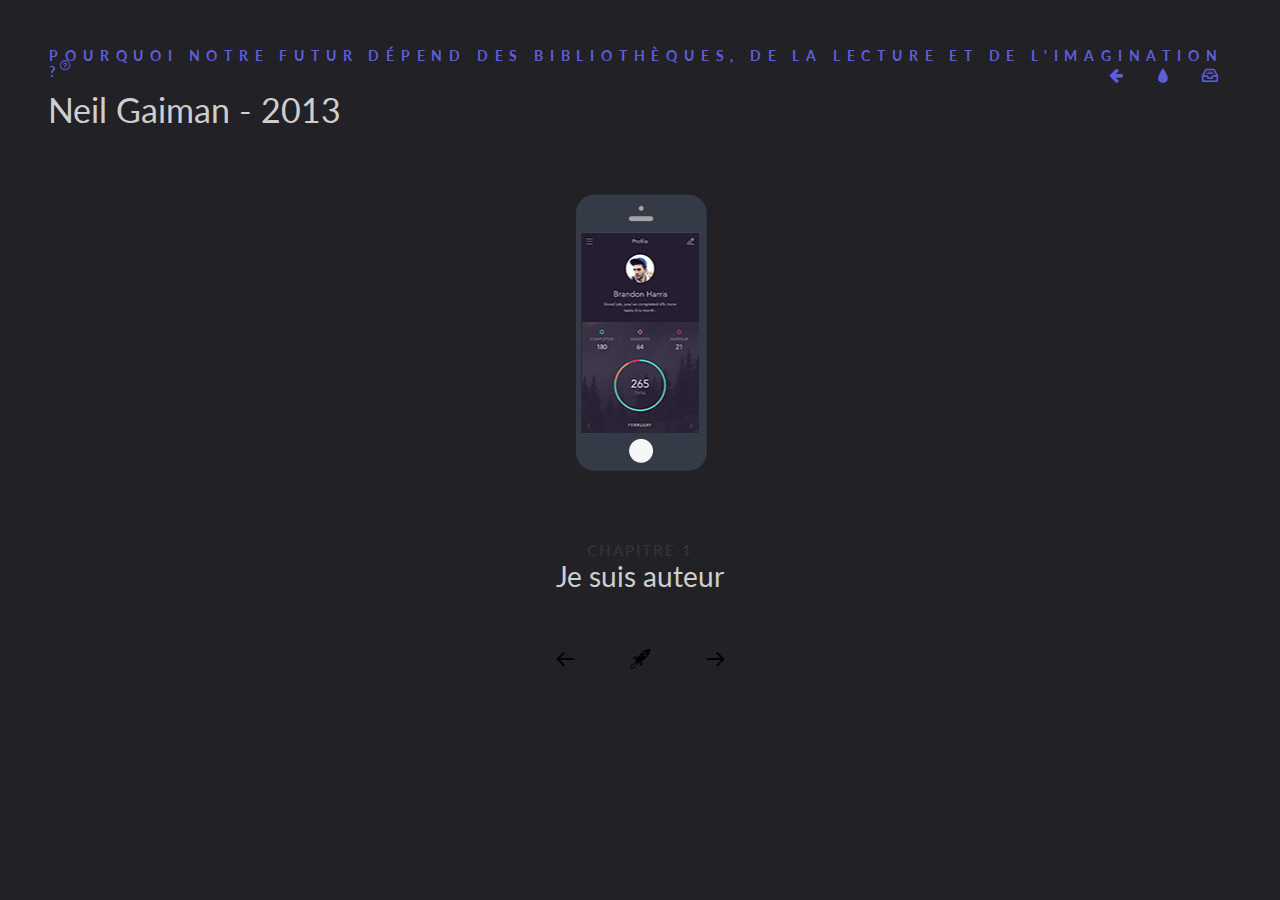
==== commit 8bfb4b5f: "texte centré-image super" ====
--- a/bibliothèque-projet.3/index.html
+++ b/bibliothèque-projet.3/index.html
@@ -40,79 +40,87 @@
 			<div class="slide slide--current" data-content="content-1">
 				<div class="slide__mover">
 					<div class="zoomer flex-center">
-							<img class="zoomer__image" src="images/jesuisunauteur-preview.png" alt="iPhone" />
-						<div class="preview">
+						<img class="zoomer__image" src="images/iphone.png" alt="iPhone" />
+						<div class="preview">
+							<img src="images/iphone-content-preview.png" alt="iPhone app preview" />
 							<div class="zoomer__area zoomer__area--size-2"></div>
-						</div> 
-					</div>
-				</div>
-				<h2 class="slide__title"><span>CHAPITRE 1</span>JE SUIS UN AUTEUR</h2>
+						</div>
+					</div>
+				</div>
+				<h2 class="slide__title"><span>CHAPITRE 1</span> Je suis auteur</h2>
 			</div>
 			<div class="slide" data-content="content-2">
 				<div class="slide__mover">
 					<div class="zoomer flex-center">
-						<img class="zoomer__image" src="images/drogue.png" alt="iPad Mini" />
-						<div class="preview">
+						<img class="zoomer__image" src="images/ipad.png" alt="iPad Mini" />
+						<div class="preview">
+							<img src="images/ipad-content-preview.png" alt="iPad Mini app preview" />
 							<div class="zoomer__area zoomer__area--size-4"></div>
 						</div>
 					</div>
 				</div>
-					<h2 class="slide__title"><span>CHAPITRE 2</span>DROGUE D'APPEL</h2>
+					<h2 class="slide__title"><span>CHAPITRE 2</span> Drogue d'appel</h2>
 			</div>
 			<div class="slide" data-content="content-3">
 				<div class="slide__mover">
 					<div class="zoomer flex-center">
-						<img class="zoomer__image" src="images/empathie.png" alt="iPad Mini" />
-						<div class="preview">
+						<img class="zoomer__image" src="images/ipad.png" alt="iPad Mini" />
+						<div class="preview">
+							<img src="images/ipad-content-preview.png" alt="iPad Mini app preview" />
 							<div class="zoomer__area zoomer__area--size-4"></div>
 						</div>
 					</div>
 				</div>
-					<h2 class="slide__title"><span>CHAPITRE 3</span>DEVELOPPEMENT DE L’EMPATHIE</h2>
+					<h2 class="slide__title"><span>CHAPITRE 3</span> Développement de l'empathie</h2>
 			</div>
 			<div class="slide" data-content="content-4">
 				<div class="slide__mover">
 					<div class="zoomer flex-center">
-						<img class="zoomer__image" src="images/fictiondevasion.png" alt="iPad Mini" />
-						<div class="preview">
-						</div>
-					</div>
-				</div>
-
-				<h2 class="slide__title"><span>CHAPITRE 4</span>FICTION D’EVASION</h2>
+						<img class="zoomer__image" src="images/ipad.png" alt="iPad Mini" />
+						<div class="preview">
+							<img src="images/ipad-content-preview.png" alt="iPad Mini app preview" />
+							<div class="zoomer__area zoomer__area--size-4"></div>
+						</div>
+					</div>
+				</div>
+
+				<h2 class="slide__title"><span>CHAPITRE 4</span> Fiction d'évasion</h2>
 			</div>
 			<div class="slide" data-content="content-5">
 				<div class="slide__mover">
 					<div class="zoomer flex-center">
-						<img class="zoomer__image" src="images/entrepot.png" alt="MacBook" />
-						<div class="preview">
+						<img class="zoomer__image" src="images/macbook.png" alt="MacBook" />
+						<div class="preview">
+							<img src="images/macbook-content-preview.jpg" alt="MacBook app preview" />
 							<div class="zoomer__area zoomer__area--size-3"></div>
 						</div>
 					</div>
 				</div>
-				<h2 class="slide__title"><span>CHAPITRE 5</span>ENTREPÔT D’INFORMATION</h2>
+				<h2 class="slide__title"><span>CHAPITRE 5</span> Entrepôt d'informations</h2>
 			</div>
 			<div class="slide" data-content="content-6">
 				<div class="slide__mover">
 					<div class="zoomer flex-center">
-						<img class="zoomer__image" src="images/avenir.png" alt="iMac" />
-						<div class="preview">
+						<img class="zoomer__image" src="images/imac.png" alt="iMac" />
+						<div class="preview">
+							<img src="images/imac-content-preview.jpg" alt="iMac app preview" />
 							<div class="zoomer__area zoomer__area--size-5"></div>
 						</div>
 					</div>
 				</div>
-				<h2 class="slide__title"><span>CHAPITRE 6</span>DES PORTES SUR L’AVENIR</h2>
+				<h2 class="slide__title"><span>CHAPITRE 6</span> Portes sur l'avenir.</h2>
 			</div>
 			<div class="slide" data-content="content-7">
 				<div class="slide__mover">
 					<div class="zoomer flex-center">
-						<img class="zoomer__image" src="images/responsabilite.png" alt="Apple Watch" />
+						<img class="zoomer__image" src="images/apple-watch.png" alt="Apple Watch" />
 						<div class="preview rounded">
+							<img src="images/apple-watch-content-preview.png" alt="Apple Watch app preview" />
 							<div class="zoomer__area zoomer__area--size-1"></div>
 						</div>
 					</div>
 				</div>
-				<h2 class="slide__title"><span>CHAPITRE 7</span>RESPONSABILITEES</h2>
+				<h2 class="slide__title"><span>CHAPITRE 7</span> Responsabilités</h2>
 			</div>
 
 			<nav class="slider__nav">
@@ -124,6 +132,7 @@
 		<!-- /slider-->
 		<section class="content">
 			<div class="content__item" id="content-1">
+
 				<div class="content__item-inner">
 						<h2>JE SUIS UN AUTEUR</h2>
 					<h3>Je gagne ma vie par mes mots</h3>
@@ -152,9 +161,11 @@
 				</div>
 			</div>
 			<div class="content__item" id="content-2">
-			<div class="content__item-inner">
+
+				<div class="content__item-inner">
 					<h2>DROGUE D'APPEL</h2>
 					<h3>Le monde bascule vers le Web</h3>
+<<<<<<< Updated upstream
 					<p>La fiction a deux rôles. D’abord, c’est une drogue d’appel vers la lecture. Le besoin de savoir ce quinse passe ensuite, de vouloir tourner la page, le
 besoin de continuer, même si c’est dur, parce que quelqu’un a des problèmes et qu’il faut que vous sachiez comment tout cela va tourner…c’est une pulsion très forte. Et cela vous force
 à apprendre des mots nouveaux, à formuler des pensées nouvelles, à persévérer. À découvrir que lire est en soi un plaisir. Une fois qu’on apprend ça, on
@@ -189,13 +200,17 @@
 <p>(Ne faites pas non plus comme l’auteur ici présent, lorsque sa fille de onze ans était fan de R. L. Stine, c’est-à-dire aller lui chercher un exemplaire du Carrie de Stephen King, en lui expliquant que, si elle avait aimé ceux-là, elle allait adorer celui-ci ! Pendant le reste de son adolescence, Holly n’a plus jamais lu que de paisibles histoires de colons dans les prairies, et elle me foudroie encore du regard chaque fois qu’on mentionne le nom de Stephen King.)</p>
 
 					</p>
+>>>>>>> Stashed changes
 					<p><a href="https://www.youtube.com/watch?v=yNIUWv9_ZH0">VOIR LA VIDEO &xrarr;</a></p>
 				</div>
 			</div>
 			<div class="content__item" id="content-3">
-			<div class="content__item-inner">
+
+
+				<div class="content__item-inner">
 					<h2>DEVELOPPEMENT DE L’EMPATHIE</h2>
 					<h3>Tous les gens autour de vous sont des moi</h3>
+<<<<<<< Updated upstream
 					<p>Deuxième rôle de la fiction, elle développe l’empathie. Quand vous regardez la télé ou un film, vous voyez des choses qui arrivent à d’autres gens. La fiction en prose est une construction que
 vous bâtissez à partir de vingt-six lettres et d’une poignée de signes de ponctuation; vous et vous seul, en utilisant votre imagination, vous créez un monde, vous le peuplez et vous voyez par d’autres yeux. Vous avez l’occasion d’éprouver des choses,
 de visiter des lieux et des mondes que vous ne connaîtriez jamais autrement. Vous apprenez que tous les gens autour de vous sont des moi, euxaussi. Vous êtes quelqu’un d’autre et, lorsque vous
@@ -206,7 +221,7 @@
 ont-ils envoyé une délégation aux usa, chez Apple, Microsoft, Google, et ils ont posé là-bas aux gens qui inventaient le futur des questions sur eux-mêmes. Et ils ont découvert que tous avaient lu de la science-fiction quand ils étaient enfants.
 La fiction peut vous présenter un monde différent. Elle peut vous emmener où vous n’avez jamais été. Une fois que vous aurez visité d’autres mondes, comme les gens qui ont goûté aux fruits du pays des Fées, vous ne vous satisferez plus entièrement du monde dans lequel vous avez
 grandi. Le mécontentement est une bonne chose: des gens mécontents peuvent modifier et améliorer leur monde, le laisser meilleur, le laisser différent. </p>
-
+=======
 					<p>￼Deuxième rôle de la fiction, elle développe l’empathie. Quand vous regardez la télé ou un film, vous voyez des choses qui arrivent à d’autres gens. La fiction en prose est une construction que vous bâtissez à partir de vingt-six lettres et d’une poignée de signes de ponctuation; vous et vous seul, en utilisant votre imagination, vous créez un monde, vous le peuplez et vous voyez par d’autres yeux. Vous avez l’occasion d’éprouver des choses, de visiter des lieux et des mondes que vous ne connaîtriez jamais autrement. Vous apprenez que tous les gens autour de vous sont des moi, eux aussi. Vous êtes quelqu’un d’autre et, lorsque vous regagnez votre propre monde, vous allez en être légèrement changé.</p>
 					<p>L’empathie est un outil qui construit des groupes à partir de gens, afin de nous permettre de fonctionner comme plus que de simples individus préoccupés d’eux-mêmes.</p>
 					<p>En lisant, on découvre également quelque chose d’une importance vitale pour se faire un chemin dans le monde. Et c’est cela :</p>
@@ -217,11 +232,12 @@
 <p>La fiction peut vous présenter un monde différent. Elle peut vous emmener où vous n’avez jamais été. Une fois que vous aurez visité d’autres mondes, comme les gens qui ont goûté aux fruits du pays des Fées, vous ne vous satisferez plus entièrement du monde dans lequel vous avez grandi. Le mécontentement est une bonne chose: des gens mécontents peuvent modifier et améliorer leur monde, le laisser meilleur, le laisser différent.</p>
 
 					 </p>
-
+>>>>>>> Stashed changes
 					<p><a href="https://www.youtube.com/watch?v=yNIUWv9_ZH0">VOIR LA VIDEO &xrarr;</a></p>
 				</div>
 			</div>
 			<div class="content__item" id="content-4">
+
 				<div class="content__item-inner">
 					<h2>FICTION D’EVASION</h2>
 					<h3>Ouvre une porte</h3>
@@ -233,7 +249,8 @@
 				</div>
 			</div>
 			<div class="content__item" id="content-5">
-			<div class="content__item-inner">
+
+				<div class="content__item-inner">
 					<h2>ENTREPÔT D’INFORMATION</h2>
 					<h3>Ni plus ni moins</h3>
 					<p>Une autre façon de détruire l’amour d’un enfant pour la lecture, bien entendu, est de vous assurer qu’aucun livre ne traîne autour de lui. Et de ne lui proposer aucun endroit où en lire. J’ai eu de la chance. J’ai disposé, en grandissant, d’une excellente bibliothèque locale. J’avais le genre de
@@ -252,12 +269,13 @@
 				</div>
 			</div>
 			<div class="content__item" id="content-6">
-			<div class="content__item-inner">
+
+				<div class="content__item-inner">
 					<h2>DES PORTES SUR L’AVENIR</h2>
 					<h3>Mais des histoires plus anciennes que la plupart des pays</h3>
 					<p>L’instruction est plus importante qu’elle ne l’a jamais été, en ce monde de textos et de mails, un monde d’information écrite. Nous avons besoin de savoir lire et écrire, nous avons besoin d’avoir des citoyens du globe capables de lire sans inconfort,
 d’appréhender ce qu’ils lisent, d’en comprendre les nuances et de se faire comprendre en retour.</p>
-<p>Les bibliothèques sont en réalité des portes sur l’avenir. Aussi est-il regrettable que, partout dans le monde, nous voyions des autorités locales saisir toutes les occasions de fermer les bibliothèques comme un moyen facile d’économiser de l’argent, sans s’apercevoir qu’ils volent l’avenir pour payer le présent. Ils closent des portes qui devraient rester ouvertes.</p>
+<p>Les bibliothèques sont en réalité des portes sur l’avenir. Aussi est-il regrettable que, partout dans le monde, nous voyions des autorités locales saisir toutes les occasions de fermer les bibliothèques comme un moyen facile d’économiser de l’argent, sans s’apercevoir qu’ils volent l’avenir pour payer le présent. Ils closent des portes qui devraient rester ouvertes.<p/>
 	<p>Selon une étude récente de l’Organisation de Coopération et de Développement Économique, l’Angleterre est « le seul pays où le groupe d’âge le plus élevé a plus de facilités tant en lecture qu’en calcul que le groupe le plus jeune, une fois pris en compte d’autres facteurs tels que le sexe, les origines socio-économiques et le type d’emploi ».</p>
 	<p>Ou, pour l’exprimer autrement, nos enfants et nos petits-enfants lisent et comptent moins bien que nous. Ils sont moins capables de naviguer dans le monde, de le comprendre pour résoudre des problèmes. On peut plus facilement leur mentir et les tromper, ils seront moins capables de changer le monde dans lequel ils se retrouvent, moins employables. Tout cela à la fois. En tant que pays, l’Angleterre passera derrière d’autres nations développées, faute d’une force de travail spécialisée. Les politiciens pourront blâmer le parti d’en face pour ces résultats, la vérité, c’est que nous devons apprendre à nos enfants à lire et à aimer lire.</p>
 <p>Nous avons besoin de bibliothèques. Nous avons besoin de livres. Nous avons besoin de citoyens instruits.</p>
@@ -269,6 +287,7 @@
 				</div>
 			</div>
 				<div class="content__item" id="content-7">
+			
 				<div class="content__item-inner">
 					<h2>RESPONSABILITEES</h2>
 					<h3>Nous avons besoin de livres</h3>
@@ -287,7 +306,7 @@
 <p>Nous avons une obligation de dire à nos politiciens ce que nous voulons, de voter contre les politiciens, quel que soit leur parti, qui ne comprennent pas l’intérêt de la lecture pour créer des citoyens de qualité, qui ne veulent pas agir pour préserver et protéger le savoir et encourager l’instruction. Ce n’est pas une affaire de politique politicienne. C’est une question de simple humanité.</p>
 <p>On a un jour demandé à Albert Einstein comment nous pouvions rendre nos enfants plus intelligents. Sa réponse a été à la fois simple et sage. « Si vous voulez que vos enfants soient intelligents, a-t-il dit, lisez-leur des contes de fées. Si vous voulez qu’ils soient plus intelligents, lisez-leur plus de contes de fées. »</p>
 <p>Il comprenait la valeur de la lecture, et de l’imagination. J’espère que nous pourrons donner à nos enfants un monde dans lequel on leur fera la lecture, où ils liront, imagineront et comprendront.</p>
-				
+
 					<p><a href="https://www.youtube.com/watch?v=yNIUWv9_ZH0">VOIR LA VIDEO &xrarr;</a></p>
 				</div>
 			</div>
--- a/bibliothèque-projet.3/css/component.css
+++ b/bibliothèque-projet.3/css/component.css
@@ -4,6 +4,8 @@
 	overflow: hidden;
 	height: 100%;
 }
+
+
 
 .container {
 	position: relative;
@@ -420,4 +422,3 @@
 		font-size: 82%;
 		padding: 4em 3em 2em;
 	}
-}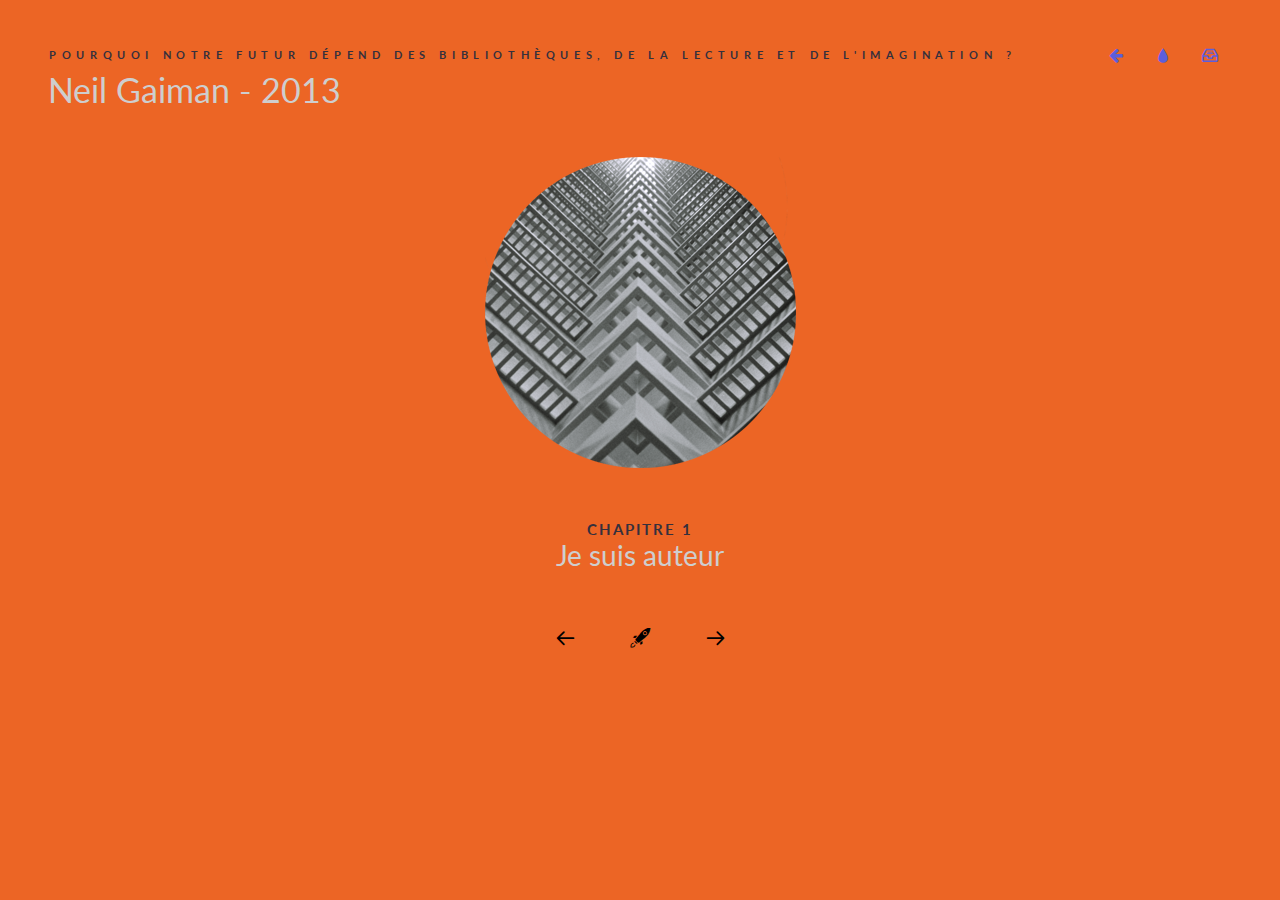
==== commit d18c5cb0: "refonte" ====
--- a/bibliothèque-projet.3/index.html
+++ b/bibliothèque-projet.3/index.html
@@ -26,10 +26,17 @@
 
 		<!-- Blueprint header -->
 		<header class="bp-header cf">
-			<span>Pourquoi notre futur dépend des bibliothèques, de la lecture et de l'imagination ? <span class="bp-icon bp-icon-about" data-content="The Blueprints are a collection of basic and minimal website concepts, components, plugins and layouts with minimal style for easy adaption and usage, or simply for inspiration."></span></span>
+			<span>Pourquoi notre futur dépend des bibliothèques, de la lecture et de l'imagination ?</span>
+
+
+
 			<h1>Neil Gaiman - 2013</h1>
+
+
+
+
 			<nav>
-				<a href="http://www.neilgaiman.com/" class="bp-icon bp-icon-prev" data-info="NIEL GAIMAN"><span>NIEL GAIMAN</span></a>
+				<a href="http://www.neilgaiman.com/" class="bp-icon bp-icon-prev" data-info="NEIL GAIMAN"><span>NIEL GAIMAN</span></a>
 				<!--a href="" class="bp-icon bp-icon-next" data-info="next Blueprint"><span>Next Blueprint</span></a-->
 				<a href="https://www.youtube.com/watch?v=yNIUWv9_ZH0" class="bp-icon bp-icon-drop" data-info="VIDEO"><span>VIDEO</span></a>
 				<a href="http://tympanus.net/codrops/category/blueprints/" class="bp-icon bp-icon-archive" data-info="TELECHARGER PDF"><span>TELECHARGER PDF</span></a>
@@ -40,9 +47,9 @@
 			<div class="slide slide--current" data-content="content-1">
 				<div class="slide__mover">
 					<div class="zoomer flex-center">
-						<img class="zoomer__image" src="images/iphone.png" alt="iPhone" />
-						<div class="preview">
-							<img src="images/iphone-content-preview.png" alt="iPhone app preview" />
+						<img class="zoomer__image" src="images/1.png" alt="chapitre 1" />
+						<div class="preview">
+
 							<div class="zoomer__area zoomer__area--size-2"></div>
 						</div>
 					</div>
@@ -52,9 +59,9 @@
 			<div class="slide" data-content="content-2">
 				<div class="slide__mover">
 					<div class="zoomer flex-center">
-						<img class="zoomer__image" src="images/ipad.png" alt="iPad Mini" />
-						<div class="preview">
-							<img src="images/ipad-content-preview.png" alt="iPad Mini app preview" />
+						<img class="zoomer__image" src="images/2.png" alt="Chapitre 2" />
+						<div class="preview">
+
 							<div class="zoomer__area zoomer__area--size-4"></div>
 						</div>
 					</div>
@@ -64,9 +71,9 @@
 			<div class="slide" data-content="content-3">
 				<div class="slide__mover">
 					<div class="zoomer flex-center">
-						<img class="zoomer__image" src="images/ipad.png" alt="iPad Mini" />
-						<div class="preview">
-							<img src="images/ipad-content-preview.png" alt="iPad Mini app preview" />
+						<img class="zoomer__image" src="images/3.png" alt="Chapitre 3" />
+						<div class="preview">
+
 							<div class="zoomer__area zoomer__area--size-4"></div>
 						</div>
 					</div>
@@ -76,9 +83,9 @@
 			<div class="slide" data-content="content-4">
 				<div class="slide__mover">
 					<div class="zoomer flex-center">
-						<img class="zoomer__image" src="images/ipad.png" alt="iPad Mini" />
-						<div class="preview">
-							<img src="images/ipad-content-preview.png" alt="iPad Mini app preview" />
+						<img class="zoomer__image" src="images/4.png" alt="Chapitre 4" />
+						<div class="preview">
+
 							<div class="zoomer__area zoomer__area--size-4"></div>
 						</div>
 					</div>
@@ -89,9 +96,9 @@
 			<div class="slide" data-content="content-5">
 				<div class="slide__mover">
 					<div class="zoomer flex-center">
-						<img class="zoomer__image" src="images/macbook.png" alt="MacBook" />
-						<div class="preview">
-							<img src="images/macbook-content-preview.jpg" alt="MacBook app preview" />
+						<img class="zoomer__image" src="images/5.png" alt="Chapitre 5" />
+						<div class="preview">
+
 							<div class="zoomer__area zoomer__area--size-3"></div>
 						</div>
 					</div>
@@ -101,9 +108,9 @@
 			<div class="slide" data-content="content-6">
 				<div class="slide__mover">
 					<div class="zoomer flex-center">
-						<img class="zoomer__image" src="images/imac.png" alt="iMac" />
-						<div class="preview">
-							<img src="images/imac-content-preview.jpg" alt="iMac app preview" />
+						<img class="zoomer__image" src="images/6.png" alt="Chapitre 6" />
+						<div class="preview">
+
 							<div class="zoomer__area zoomer__area--size-5"></div>
 						</div>
 					</div>
@@ -113,9 +120,9 @@
 			<div class="slide" data-content="content-7">
 				<div class="slide__mover">
 					<div class="zoomer flex-center">
-						<img class="zoomer__image" src="images/apple-watch.png" alt="Apple Watch" />
+						<img class="zoomer__image" src="images/7.png" alt="Chapitre 7" />
 						<div class="preview rounded">
-							<img src="images/apple-watch-content-preview.png" alt="Apple Watch app preview" />
+
 							<div class="zoomer__area zoomer__area--size-1"></div>
 						</div>
 					</div>
@@ -132,7 +139,6 @@
 		<!-- /slider-->
 		<section class="content">
 			<div class="content__item" id="content-1">
-
 				<div class="content__item-inner">
 						<h2>JE SUIS UN AUTEUR</h2>
 					<h3>Je gagne ma vie par mes mots</h3>
@@ -143,14 +149,14 @@
 <p>Je suis de parti pris, de façon évidente et gigantesque: je suis auteur, souvent auteur de fiction. J’écris pour les enfants et les adultes. Depuis une
 trentaine d’années, je gagne ma vie par mes mots, en majorité en inventant des choses et en les écrivant. Il est évidemment de mon intérêt que les gens lisent, qu’ils lisent de la fiction, que bibliothèques
 et bibliothécaires continuent à exister et aident à favoriser l’amour de la lecture et des lieux où la lecture peut se pratiquer.</p>
-Donc, en tant qu’auteur, je suis partial.</p>
- Mais je suis beaucoup plus partial en tant que lecteur. Et plus encore en tant que citoyen
+<p>Donc, en tant qu’auteur, je suis partial.</p>
+ <p>Mais je suis beaucoup plus partial en tant que lecteur. Et plus encore en tant que citoyen
 britannique.</p>
 <p>Je suis venu ici ce soir donner une conférence sous les auspices de la Reading Agency: une organisation humanitaire qui a pour mission d’offrir à chacun les mêmes chances dans la vie en aidant les gens à devenir
 des lecteurs assurés et enthousiastes. Une organisation qui soutient des programmes d’alphabétisation, des bibliothèques et des individus, et qui encourage ouvertement et effrontément l’action de lire. Parce
 que, nous dit-elle, tout change, quand on lit.</p>
 <p> Et c’est de ces changements, de cette action de lire que je suis venu vous parler ce soir. Je voudrais parler de ce que la lecture accomplit. Dire à quoi elle sert.</p>
-J’ai assisté un jour à New York à une conférence
+<p>J’ai assisté un jour à New York à une conférence
 sur la construction de prisons privées – une énorme industrie en développement, en Amérique. Cette industrie des prisons a besoin de planifier sa croissance future: de combien de cellules va-t-elle avoir besoin? Combien de détenus y aura-t-il dans
 quinze ans? Et ils ont découvert qu’on pouvait le prédire très facilement, en utilisant un algorithme assez simple, basé sur la recherche du pourcentage d’enfants de dix et onze ans qui ne savaient pas lire.
 Et qui, à coup sûr, ne lisaient pas pour le plaisir.</p>
@@ -161,11 +167,10 @@
 				</div>
 			</div>
 			<div class="content__item" id="content-2">
-
 				<div class="content__item-inner">
 					<h2>DROGUE D'APPEL</h2>
 					<h3>Le monde bascule vers le Web</h3>
-<<<<<<< Updated upstream
+
 					<p>La fiction a deux rôles. D’abord, c’est une drogue d’appel vers la lecture. Le besoin de savoir ce quinse passe ensuite, de vouloir tourner la page, le
 besoin de continuer, même si c’est dur, parce que quelqu’un a des problèmes et qu’il faut que vous sachiez comment tout cela va tourner…c’est une pulsion très forte. Et cela vous force
 à apprendre des mots nouveaux, à formuler des pensées nouvelles, à persévérer. À découvrir que lire est en soi un plaisir. Une fois qu’on apprend ça, on
@@ -200,17 +205,15 @@
 <p>(Ne faites pas non plus comme l’auteur ici présent, lorsque sa fille de onze ans était fan de R. L. Stine, c’est-à-dire aller lui chercher un exemplaire du Carrie de Stephen King, en lui expliquant que, si elle avait aimé ceux-là, elle allait adorer celui-ci ! Pendant le reste de son adolescence, Holly n’a plus jamais lu que de paisibles histoires de colons dans les prairies, et elle me foudroie encore du regard chaque fois qu’on mentionne le nom de Stephen King.)</p>
 
 					</p>
->>>>>>> Stashed changes
+
 					<p><a href="https://www.youtube.com/watch?v=yNIUWv9_ZH0">VOIR LA VIDEO &xrarr;</a></p>
 				</div>
 			</div>
 			<div class="content__item" id="content-3">
-
-
 				<div class="content__item-inner">
 					<h2>DEVELOPPEMENT DE L’EMPATHIE</h2>
 					<h3>Tous les gens autour de vous sont des moi</h3>
-<<<<<<< Updated upstream
+
 					<p>Deuxième rôle de la fiction, elle développe l’empathie. Quand vous regardez la télé ou un film, vous voyez des choses qui arrivent à d’autres gens. La fiction en prose est une construction que
 vous bâtissez à partir de vingt-six lettres et d’une poignée de signes de ponctuation; vous et vous seul, en utilisant votre imagination, vous créez un monde, vous le peuplez et vous voyez par d’autres yeux. Vous avez l’occasion d’éprouver des choses,
 de visiter des lieux et des mondes que vous ne connaîtriez jamais autrement. Vous apprenez que tous les gens autour de vous sont des moi, euxaussi. Vous êtes quelqu’un d’autre et, lorsque vous
@@ -232,12 +235,11 @@
 <p>La fiction peut vous présenter un monde différent. Elle peut vous emmener où vous n’avez jamais été. Une fois que vous aurez visité d’autres mondes, comme les gens qui ont goûté aux fruits du pays des Fées, vous ne vous satisferez plus entièrement du monde dans lequel vous avez grandi. Le mécontentement est une bonne chose: des gens mécontents peuvent modifier et améliorer leur monde, le laisser meilleur, le laisser différent.</p>
 
 					 </p>
->>>>>>> Stashed changes
+
 					<p><a href="https://www.youtube.com/watch?v=yNIUWv9_ZH0">VOIR LA VIDEO &xrarr;</a></p>
 				</div>
 			</div>
 			<div class="content__item" id="content-4">
-
 				<div class="content__item-inner">
 					<h2>FICTION D’EVASION</h2>
 					<h3>Ouvre une porte</h3>
@@ -249,7 +251,6 @@
 				</div>
 			</div>
 			<div class="content__item" id="content-5">
-
 				<div class="content__item-inner">
 					<h2>ENTREPÔT D’INFORMATION</h2>
 					<h3>Ni plus ni moins</h3>
@@ -269,7 +270,6 @@
 				</div>
 			</div>
 			<div class="content__item" id="content-6">
-
 				<div class="content__item-inner">
 					<h2>DES PORTES SUR L’AVENIR</h2>
 					<h3>Mais des histoires plus anciennes que la plupart des pays</h3>
@@ -287,7 +287,6 @@
 				</div>
 			</div>
 				<div class="content__item" id="content-7">
-			
 				<div class="content__item-inner">
 					<h2>RESPONSABILITEES</h2>
 					<h3>Nous avons besoin de livres</h3>
--- a/bibliothèque-projet.3/css/demo.css
+++ b/bibliothèque-projet.3/css/demo.css
@@ -51,7 +51,7 @@
 body {
 	font-family: "Avenir", 'Helvetica Neue', 'Lato', 'Segoe UI', Helvetica, Arial, sans-serif;
 	color: #CECECE;
-	background: #222125;
+	background: #ec6525;
 	-webkit-font-smoothing: antialiased;
 	-moz-osx-font-smoothing: grayscale;
 }
@@ -98,8 +98,8 @@
 .bp-header > span {
 	width: 100%;
 	font-weight: 700;
-	font-size: 0.85em;
-	color: #5C5EDC;
+	font-size: 0.7em;
+	color: #35303d;
 	position: relative;
 	z-index: 100;
 	display: block;
--- a/bibliothèque-projet.3/css/component.css
+++ b/bibliothèque-projet.3/css/component.css
@@ -4,8 +4,6 @@
 	overflow: hidden;
 	height: 100%;
 }
-
-
 
 .container {
 	position: relative;
@@ -191,7 +189,7 @@
 
 .preview {
 	overflow: hidden;
-	background: #18191b;
+	background: #ec6525;
 }
 
 .preview img {
@@ -232,7 +230,7 @@
 	overflow-y: scroll;
 	width: 100%;
 	height: 100vh;
-	background: #18191b;
+	background: #ec6525;
 	-webkit-overflow-scrolling: touch;
 }
 
@@ -272,18 +270,22 @@
 	font-size: 3.5em;
 	font-weight: normal;
 	margin: 0;
+	text-align: center;
 }
 
 .content h3 {
 	font-size: 1.95em;
 	font-weight: normal;
 	margin: 0.25em 0 0.5em;
-	color: #685884;
+	color: #35303d;
+	margin-left: 200px;
 }
 
 .content p {
 	font-size: 1.25em;
 	line-height: 1.5;
+	margin-right: 200px;
+	margin-left: 200px;
 }
 
 .content__item-img {
@@ -417,8 +419,10 @@
 	}
 	.content h2 {
 		font-size: 3em;
+		
 	}
 	.content__item-inner {
 		font-size: 82%;
 		padding: 4em 3em 2em;
 	}
+}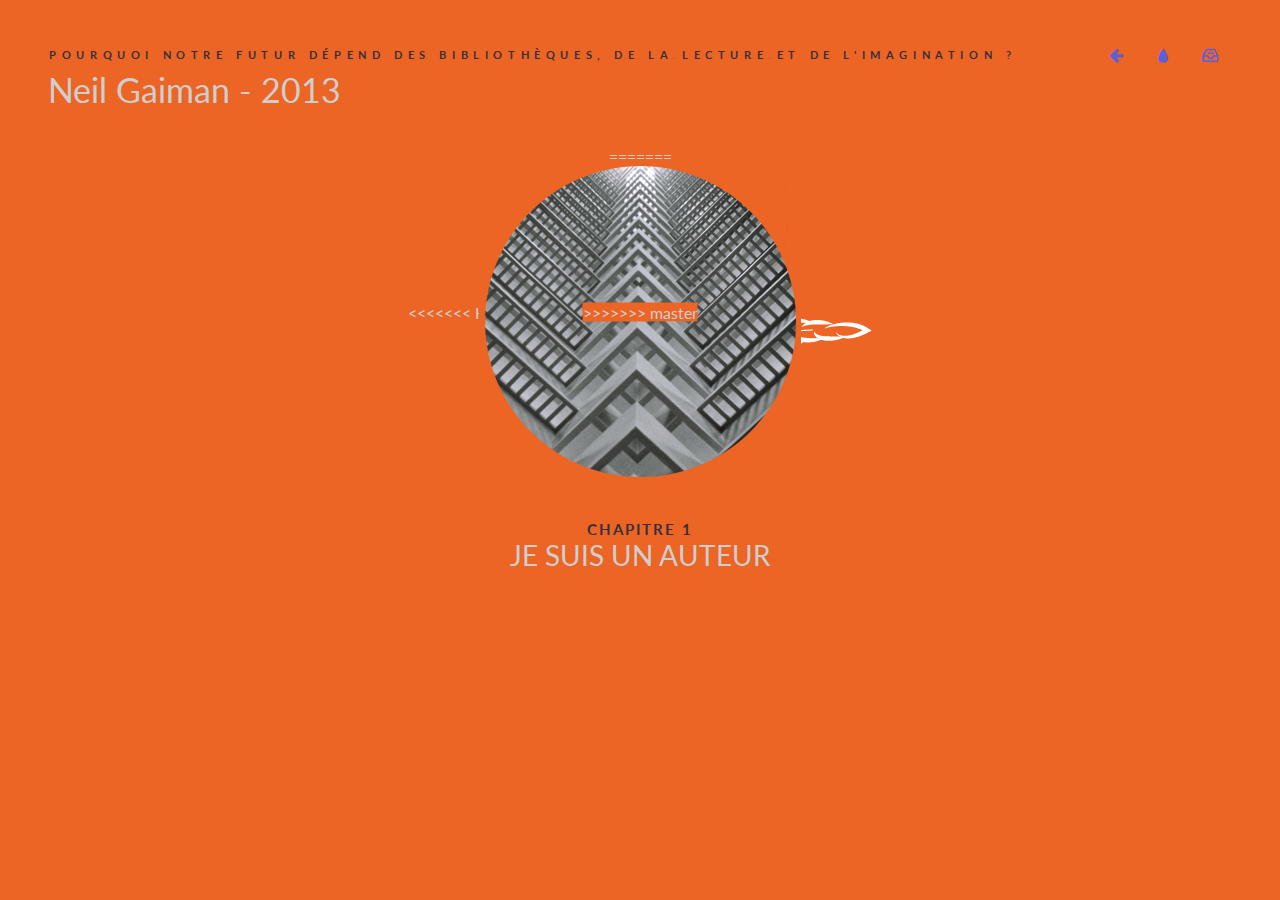
==== commit 82628c4d: "Merge branch 'master' into image" ====
--- a/bibliothèque-projet.3/index.html
+++ b/bibliothèque-projet.3/index.html
@@ -47,87 +47,122 @@
 			<div class="slide slide--current" data-content="content-1">
 				<div class="slide__mover">
 					<div class="zoomer flex-center">
+<<<<<<< HEAD
+							<img class="zoomer__image" src="images/jesuisunauteur-preview.png" alt="iPhone" />
+						<div class="preview">
+=======
 						<img class="zoomer__image" src="images/1.png" alt="chapitre 1" />
 						<div class="preview">
 
+>>>>>>> master
 							<div class="zoomer__area zoomer__area--size-2"></div>
-						</div>
-					</div>
-				</div>
-				<h2 class="slide__title"><span>CHAPITRE 1</span> Je suis auteur</h2>
+						</div> 
+					</div>
+				</div>
+				<h2 class="slide__title"><span>CHAPITRE 1</span>JE SUIS UN AUTEUR</h2>
 			</div>
 			<div class="slide" data-content="content-2">
 				<div class="slide__mover">
 					<div class="zoomer flex-center">
+<<<<<<< HEAD
+						<img class="zoomer__image" src="images/drogue.png" alt="iPad Mini" />
+						<div class="preview">
+=======
 						<img class="zoomer__image" src="images/2.png" alt="Chapitre 2" />
 						<div class="preview">
 
+>>>>>>> master
 							<div class="zoomer__area zoomer__area--size-4"></div>
 						</div>
 					</div>
 				</div>
-					<h2 class="slide__title"><span>CHAPITRE 2</span> Drogue d'appel</h2>
+					<h2 class="slide__title"><span>CHAPITRE 2</span>DROGUE D'APPEL</h2>
 			</div>
 			<div class="slide" data-content="content-3">
 				<div class="slide__mover">
 					<div class="zoomer flex-center">
+<<<<<<< HEAD
+						<img class="zoomer__image" src="images/empathie.png" alt="iPad Mini" />
+						<div class="preview">
+=======
 						<img class="zoomer__image" src="images/3.png" alt="Chapitre 3" />
 						<div class="preview">
 
+>>>>>>> master
 							<div class="zoomer__area zoomer__area--size-4"></div>
 						</div>
 					</div>
 				</div>
-					<h2 class="slide__title"><span>CHAPITRE 3</span> Développement de l'empathie</h2>
+					<h2 class="slide__title"><span>CHAPITRE 3</span>DEVELOPPEMENT DE L’EMPATHIE</h2>
 			</div>
 			<div class="slide" data-content="content-4">
 				<div class="slide__mover">
 					<div class="zoomer flex-center">
+<<<<<<< HEAD
+						<img class="zoomer__image" src="images/fictiondevasion.png" alt="iPad Mini" />
+						<div class="preview">
+=======
 						<img class="zoomer__image" src="images/4.png" alt="Chapitre 4" />
 						<div class="preview">
 
 							<div class="zoomer__area zoomer__area--size-4"></div>
-						</div>
-					</div>
-				</div>
-
-				<h2 class="slide__title"><span>CHAPITRE 4</span> Fiction d'évasion</h2>
+>>>>>>> master
+						</div>
+					</div>
+				</div>
+
+				<h2 class="slide__title"><span>CHAPITRE 4</span>FICTION D’EVASION</h2>
 			</div>
 			<div class="slide" data-content="content-5">
 				<div class="slide__mover">
 					<div class="zoomer flex-center">
+<<<<<<< HEAD
+						<img class="zoomer__image" src="images/entrepot.png" alt="MacBook" />
+						<div class="preview">
+=======
 						<img class="zoomer__image" src="images/5.png" alt="Chapitre 5" />
 						<div class="preview">
 
+>>>>>>> master
 							<div class="zoomer__area zoomer__area--size-3"></div>
 						</div>
 					</div>
 				</div>
-				<h2 class="slide__title"><span>CHAPITRE 5</span> Entrepôt d'informations</h2>
+				<h2 class="slide__title"><span>CHAPITRE 5</span>ENTREPÔT D’INFORMATION</h2>
 			</div>
 			<div class="slide" data-content="content-6">
 				<div class="slide__mover">
 					<div class="zoomer flex-center">
+<<<<<<< HEAD
+						<img class="zoomer__image" src="images/avenir.png" alt="iMac" />
+						<div class="preview">
+=======
 						<img class="zoomer__image" src="images/6.png" alt="Chapitre 6" />
 						<div class="preview">
 
+>>>>>>> master
 							<div class="zoomer__area zoomer__area--size-5"></div>
 						</div>
 					</div>
 				</div>
-				<h2 class="slide__title"><span>CHAPITRE 6</span> Portes sur l'avenir.</h2>
+				<h2 class="slide__title"><span>CHAPITRE 6</span>DES PORTES SUR L’AVENIR</h2>
 			</div>
 			<div class="slide" data-content="content-7">
 				<div class="slide__mover">
 					<div class="zoomer flex-center">
+<<<<<<< HEAD
+						<img class="zoomer__image" src="images/responsabilite.png" alt="Apple Watch" />
+						<div class="preview rounded">
+=======
 						<img class="zoomer__image" src="images/7.png" alt="Chapitre 7" />
 						<div class="preview rounded">
 
+>>>>>>> master
 							<div class="zoomer__area zoomer__area--size-1"></div>
 						</div>
 					</div>
 				</div>
-				<h2 class="slide__title"><span>CHAPITRE 7</span> Responsabilités</h2>
+				<h2 class="slide__title"><span>CHAPITRE 7</span>RESPONSABILITEES</h2>
 			</div>
 
 			<nav class="slider__nav">
@@ -167,10 +202,16 @@
 				</div>
 			</div>
 			<div class="content__item" id="content-2">
-				<div class="content__item-inner">
+<<<<<<< HEAD
+			<div class="content__item-inner">
 					<h2>DROGUE D'APPEL</h2>
 					<h3>Le monde bascule vers le Web</h3>
-
+=======
+				<div class="content__item-inner">
+					<h2>DROGUE D'APPEL</h2>
+					<h3>Le monde bascule vers le Web</h3>
+
+>>>>>>> master
 					<p>La fiction a deux rôles. D’abord, c’est une drogue d’appel vers la lecture. Le besoin de savoir ce quinse passe ensuite, de vouloir tourner la page, le
 besoin de continuer, même si c’est dur, parce que quelqu’un a des problèmes et qu’il faut que vous sachiez comment tout cela va tourner…c’est une pulsion très forte. Et cela vous force
 à apprendre des mots nouveaux, à formuler des pensées nouvelles, à persévérer. À découvrir que lire est en soi un plaisir. Une fois qu’on apprend ça, on
@@ -205,15 +246,24 @@
 <p>(Ne faites pas non plus comme l’auteur ici présent, lorsque sa fille de onze ans était fan de R. L. Stine, c’est-à-dire aller lui chercher un exemplaire du Carrie de Stephen King, en lui expliquant que, si elle avait aimé ceux-là, elle allait adorer celui-ci ! Pendant le reste de son adolescence, Holly n’a plus jamais lu que de paisibles histoires de colons dans les prairies, et elle me foudroie encore du regard chaque fois qu’on mentionne le nom de Stephen King.)</p>
 
 					</p>
-
+<<<<<<< HEAD
+=======
+
+>>>>>>> master
 					<p><a href="https://www.youtube.com/watch?v=yNIUWv9_ZH0">VOIR LA VIDEO &xrarr;</a></p>
 				</div>
 			</div>
 			<div class="content__item" id="content-3">
-				<div class="content__item-inner">
+<<<<<<< HEAD
+			<div class="content__item-inner">
 					<h2>DEVELOPPEMENT DE L’EMPATHIE</h2>
 					<h3>Tous les gens autour de vous sont des moi</h3>
-
+=======
+				<div class="content__item-inner">
+					<h2>DEVELOPPEMENT DE L’EMPATHIE</h2>
+					<h3>Tous les gens autour de vous sont des moi</h3>
+
+>>>>>>> master
 					<p>Deuxième rôle de la fiction, elle développe l’empathie. Quand vous regardez la télé ou un film, vous voyez des choses qui arrivent à d’autres gens. La fiction en prose est une construction que
 vous bâtissez à partir de vingt-six lettres et d’une poignée de signes de ponctuation; vous et vous seul, en utilisant votre imagination, vous créez un monde, vous le peuplez et vous voyez par d’autres yeux. Vous avez l’occasion d’éprouver des choses,
 de visiter des lieux et des mondes que vous ne connaîtriez jamais autrement. Vous apprenez que tous les gens autour de vous sont des moi, euxaussi. Vous êtes quelqu’un d’autre et, lorsque vous
@@ -224,7 +274,7 @@
 ont-ils envoyé une délégation aux usa, chez Apple, Microsoft, Google, et ils ont posé là-bas aux gens qui inventaient le futur des questions sur eux-mêmes. Et ils ont découvert que tous avaient lu de la science-fiction quand ils étaient enfants.
 La fiction peut vous présenter un monde différent. Elle peut vous emmener où vous n’avez jamais été. Une fois que vous aurez visité d’autres mondes, comme les gens qui ont goûté aux fruits du pays des Fées, vous ne vous satisferez plus entièrement du monde dans lequel vous avez
 grandi. Le mécontentement est une bonne chose: des gens mécontents peuvent modifier et améliorer leur monde, le laisser meilleur, le laisser différent. </p>
-=======
+
 					<p>￼Deuxième rôle de la fiction, elle développe l’empathie. Quand vous regardez la télé ou un film, vous voyez des choses qui arrivent à d’autres gens. La fiction en prose est une construction que vous bâtissez à partir de vingt-six lettres et d’une poignée de signes de ponctuation; vous et vous seul, en utilisant votre imagination, vous créez un monde, vous le peuplez et vous voyez par d’autres yeux. Vous avez l’occasion d’éprouver des choses, de visiter des lieux et des mondes que vous ne connaîtriez jamais autrement. Vous apprenez que tous les gens autour de vous sont des moi, eux aussi. Vous êtes quelqu’un d’autre et, lorsque vous regagnez votre propre monde, vous allez en être légèrement changé.</p>
 					<p>L’empathie est un outil qui construit des groupes à partir de gens, afin de nous permettre de fonctionner comme plus que de simples individus préoccupés d’eux-mêmes.</p>
 					<p>En lisant, on découvre également quelque chose d’une importance vitale pour se faire un chemin dans le monde. Et c’est cela :</p>
@@ -251,7 +301,11 @@
 				</div>
 			</div>
 			<div class="content__item" id="content-5">
-				<div class="content__item-inner">
+<<<<<<< HEAD
+			<div class="content__item-inner">
+=======
+				<div class="content__item-inner">
+>>>>>>> master
 					<h2>ENTREPÔT D’INFORMATION</h2>
 					<h3>Ni plus ni moins</h3>
 					<p>Une autre façon de détruire l’amour d’un enfant pour la lecture, bien entendu, est de vous assurer qu’aucun livre ne traîne autour de lui. Et de ne lui proposer aucun endroit où en lire. J’ai eu de la chance. J’ai disposé, en grandissant, d’une excellente bibliothèque locale. J’avais le genre de
@@ -270,12 +324,16 @@
 				</div>
 			</div>
 			<div class="content__item" id="content-6">
-				<div class="content__item-inner">
+<<<<<<< HEAD
+			<div class="content__item-inner">
+=======
+				<div class="content__item-inner">
+>>>>>>> master
 					<h2>DES PORTES SUR L’AVENIR</h2>
 					<h3>Mais des histoires plus anciennes que la plupart des pays</h3>
 					<p>L’instruction est plus importante qu’elle ne l’a jamais été, en ce monde de textos et de mails, un monde d’information écrite. Nous avons besoin de savoir lire et écrire, nous avons besoin d’avoir des citoyens du globe capables de lire sans inconfort,
 d’appréhender ce qu’ils lisent, d’en comprendre les nuances et de se faire comprendre en retour.</p>
-<p>Les bibliothèques sont en réalité des portes sur l’avenir. Aussi est-il regrettable que, partout dans le monde, nous voyions des autorités locales saisir toutes les occasions de fermer les bibliothèques comme un moyen facile d’économiser de l’argent, sans s’apercevoir qu’ils volent l’avenir pour payer le présent. Ils closent des portes qui devraient rester ouvertes.<p/>
+<p>Les bibliothèques sont en réalité des portes sur l’avenir. Aussi est-il regrettable que, partout dans le monde, nous voyions des autorités locales saisir toutes les occasions de fermer les bibliothèques comme un moyen facile d’économiser de l’argent, sans s’apercevoir qu’ils volent l’avenir pour payer le présent. Ils closent des portes qui devraient rester ouvertes.</p>
 	<p>Selon une étude récente de l’Organisation de Coopération et de Développement Économique, l’Angleterre est « le seul pays où le groupe d’âge le plus élevé a plus de facilités tant en lecture qu’en calcul que le groupe le plus jeune, une fois pris en compte d’autres facteurs tels que le sexe, les origines socio-économiques et le type d’emploi ».</p>
 	<p>Ou, pour l’exprimer autrement, nos enfants et nos petits-enfants lisent et comptent moins bien que nous. Ils sont moins capables de naviguer dans le monde, de le comprendre pour résoudre des problèmes. On peut plus facilement leur mentir et les tromper, ils seront moins capables de changer le monde dans lequel ils se retrouvent, moins employables. Tout cela à la fois. En tant que pays, l’Angleterre passera derrière d’autres nations développées, faute d’une force de travail spécialisée. Les politiciens pourront blâmer le parti d’en face pour ces résultats, la vérité, c’est que nous devons apprendre à nos enfants à lire et à aimer lire.</p>
 <p>Nous avons besoin de bibliothèques. Nous avons besoin de livres. Nous avons besoin de citoyens instruits.</p>
